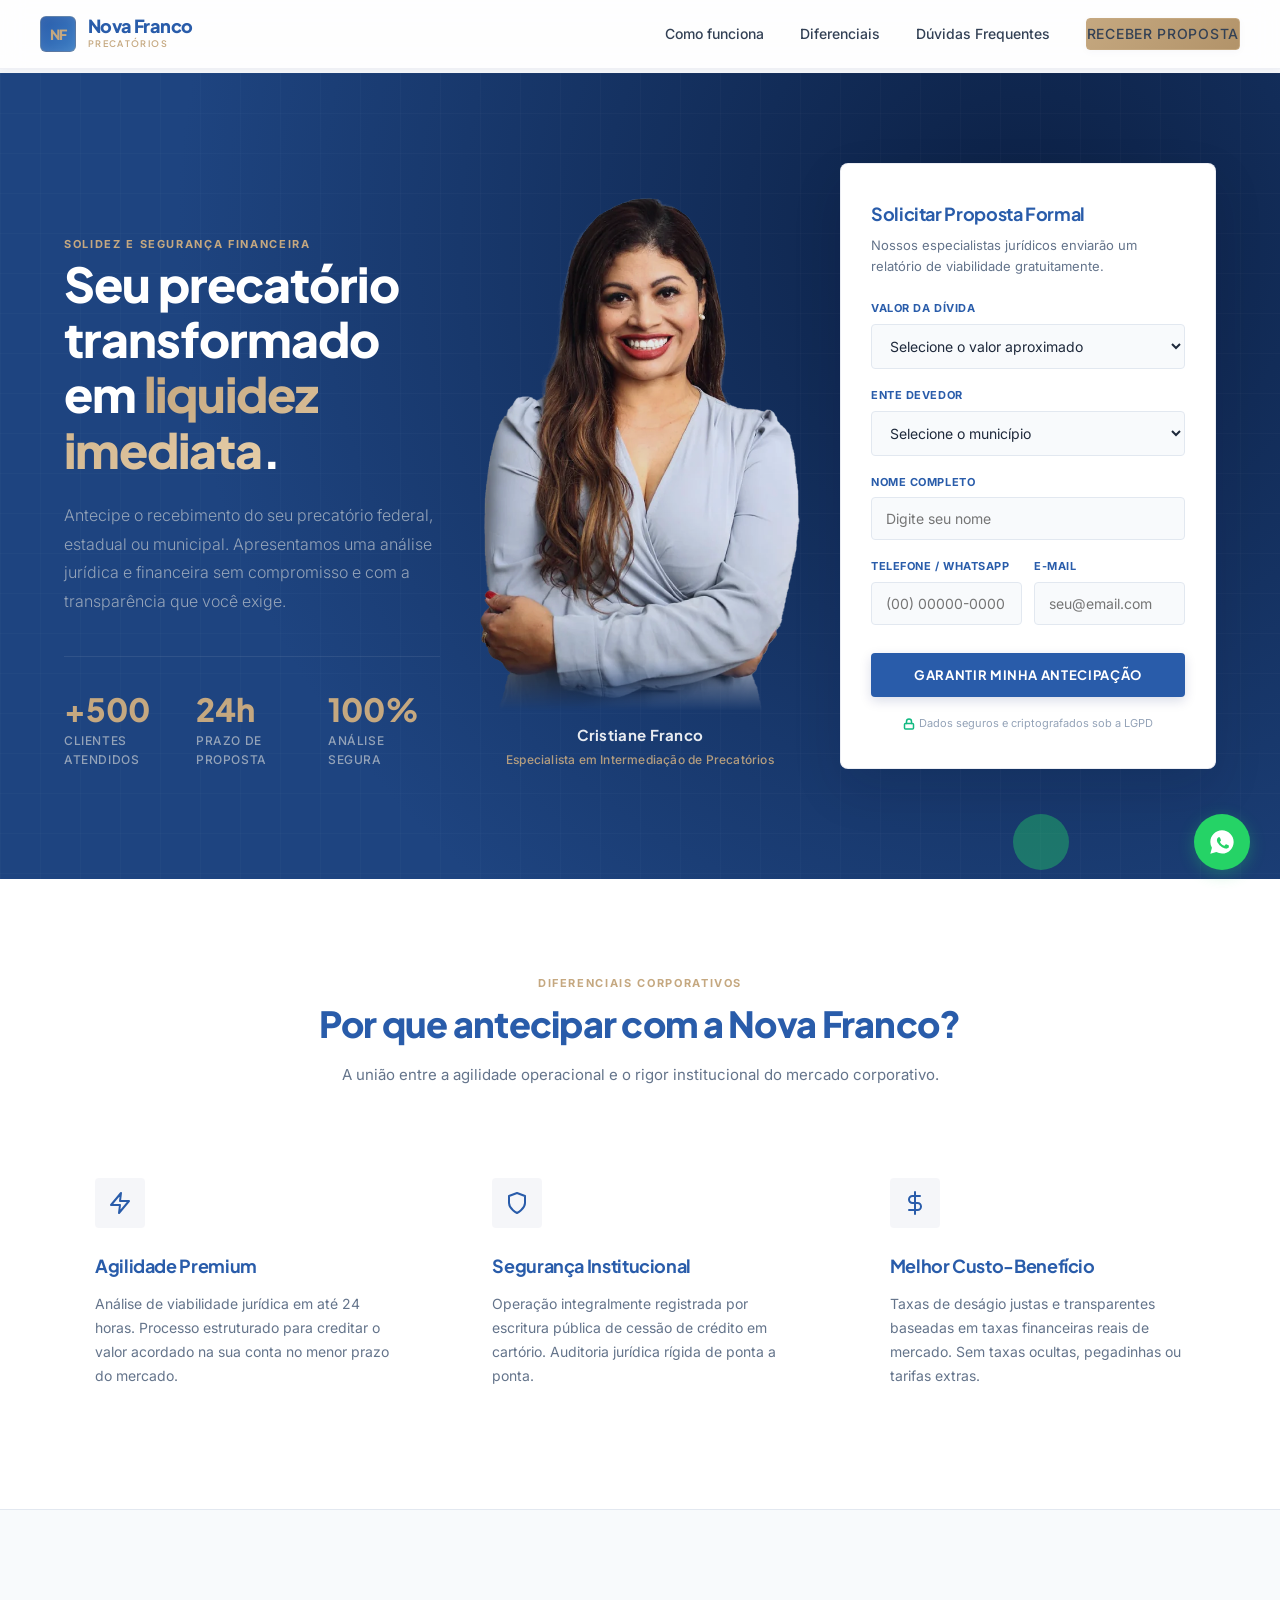
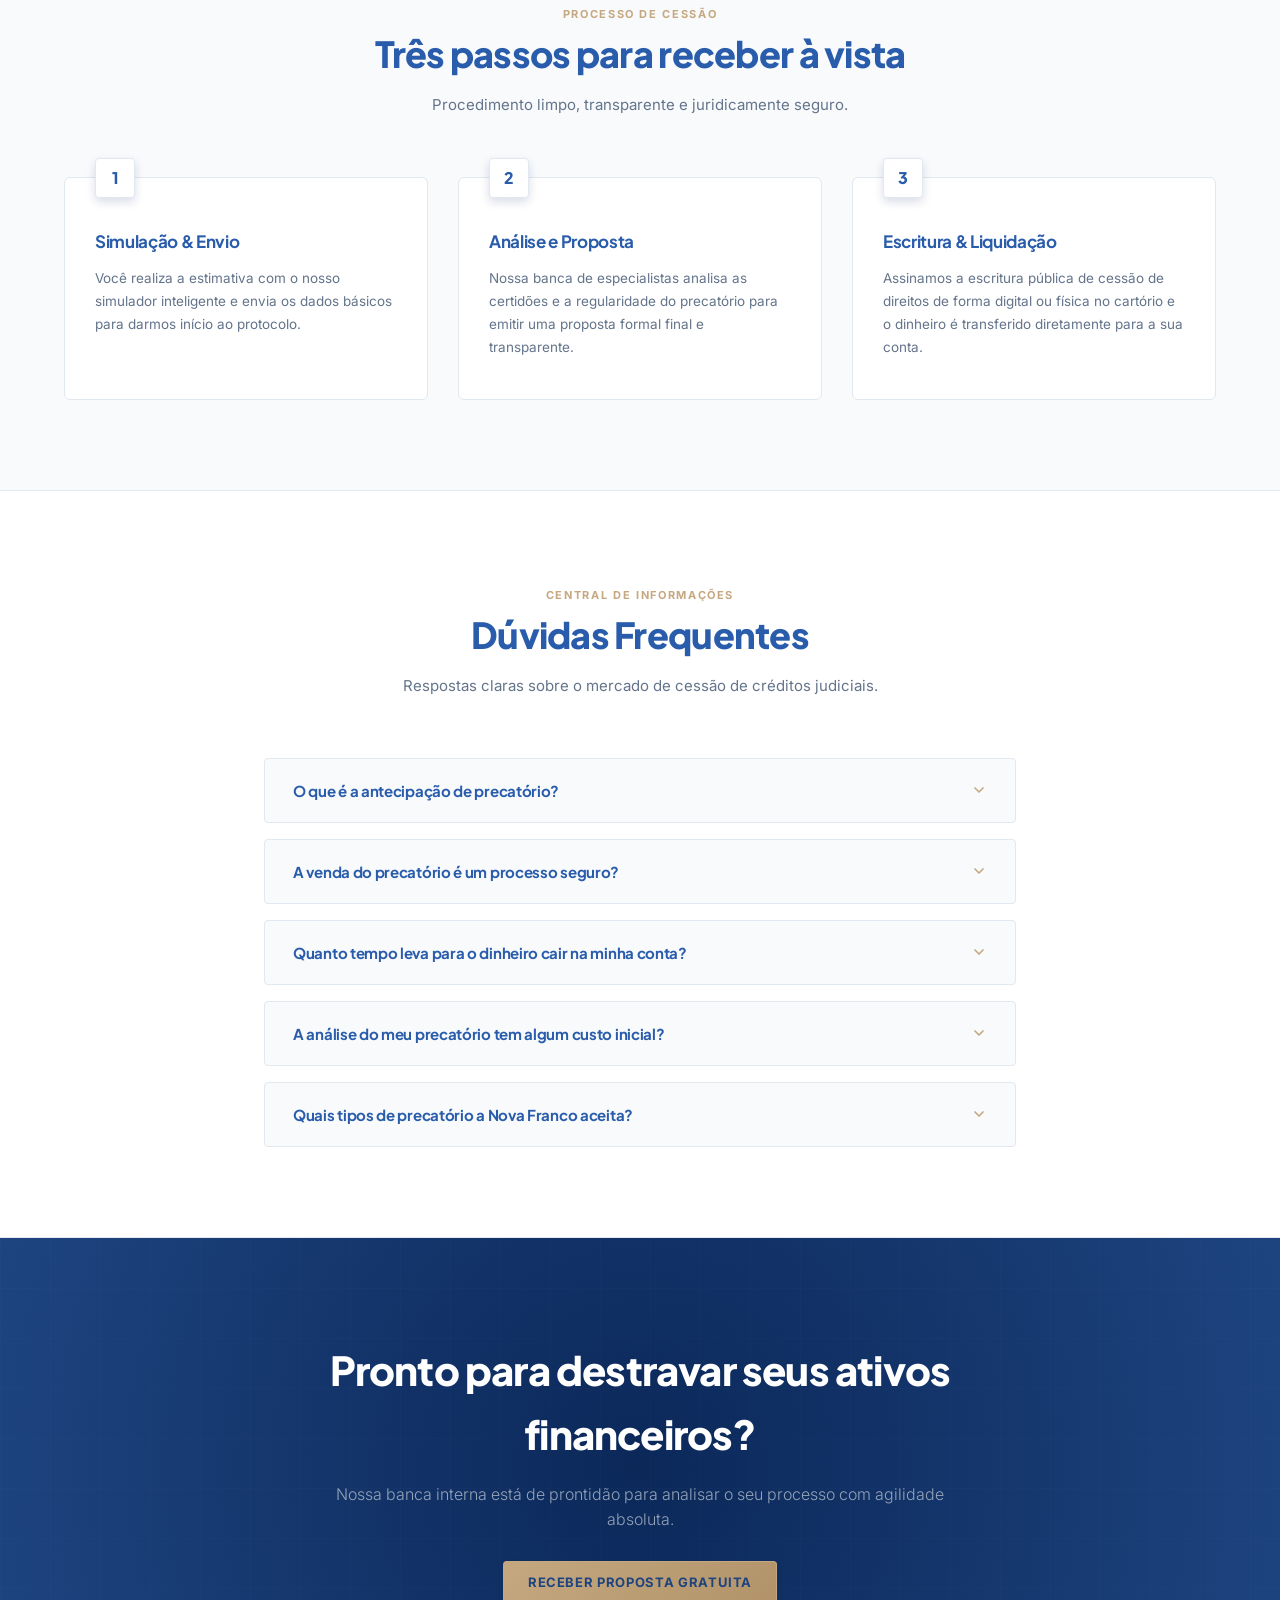
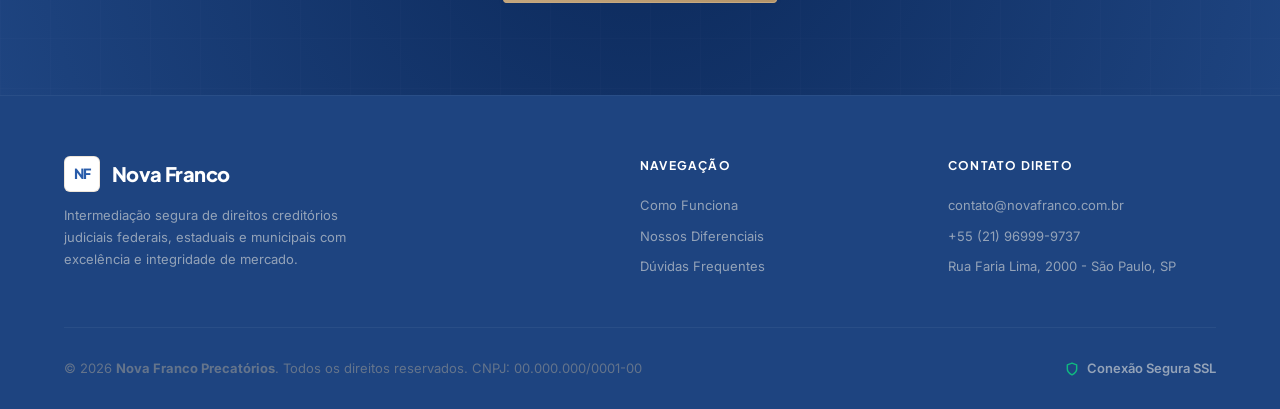
==== index.html @ 23602f8e "Add files via upload" ====
<!DOCTYPE html>
<html lang="pt-BR">
<head>
  <meta charset="UTF-8">
  <meta name="viewport" content="width=device-width, initial-scale=1.0">
  <meta name="description" content="Nova Franco Precatórios - Transforme seu precatório em liquidez imediata com a solidez e transparência que você exige. Análise gratuita em até 24 horas.">
  <meta name="theme-color" content="#05132A">
  <title>Nova Franco Precatórios – Antecipação de Precatórios com Padrão BTG</title>
  
  <!-- Fonts -->
  <link rel="preconnect" href="https://fonts.googleapis.com">
  <link rel="preconnect" href="https://fonts.gstatic.com" crossorigin>
  <link href="https://fonts.googleapis.com/css2?family=Inter:wght@300;400;500;600;700&family=Plus+Jakarta+Sans:wght@500;600;700;800&display=swap" rel="stylesheet">
  
  <!-- Custom CSS -->
  <link rel="stylesheet" href="css/styles.css">

  <!-- Google Tag Manager -->
  <script>(function(w,d,s,l,i){w[l]=w[l]||[];w[l].push({'gtm.start':
  new Date().getTime(),event:'gtm.js'});var f=d.getElementsByTagName(s)[0],
  j=d.createElement(s),dl=l!='dataLayer'?'&l='+l:'';j.async=true;j.src=
  'https://www.googletagmanager.com/gtm.js?id='+i+dl;f.parentNode.insertBefore(j,f);
  })(window,document,'script','dataLayer','GTM-PXS7DNHP');</script>
  <!-- End Google Tag Manager -->

  <!-- Meta Pixel - Facebook (Substitua SEU_PIXEL_ID_AQUI pelo seu ID oficial) -->
  <script>
  !function(f,b,e,v,n,t,s)
  {if(f.fbq)return;n=f.fbq=function(){n.callMethod?
  n.callMethod.apply(n,arguments):n.queue.push(arguments)};
  if(!f._fbq)f._fbq=n;n.push=n;n.loaded=!0;n.version='2.0';
  n.queue=[];t=b.createElement(e);t.async=!0;
  t.src=v;s=b.getElementsByTagName(e)[0];
  s.parentNode.insertBefore(t,s)}(window,document,'script',
  'https://connect.facebook.net/en_US/fbevents.js');
  fbq('init', 'SEU_PIXEL_ID_AQUI');
  fbq('track', 'PageView');
  </script>
  <noscript><img height="1" width="1" style="display:none"
  src="https://www.facebook.com/tr?id=SEU_PIXEL_ID_AQUI&ev=PageView&noscript=1" /></noscript>
</head>
<body>

  <!-- Google Tag Manager (noscript) -->
  <noscript><iframe src="https://www.googletagmanager.com/ns.html?id=GTM-PXS7DNHP"
  height="0" width="0" style="display:none;visibility:hidden"></iframe></noscript>
  <!-- End Google Tag Manager (noscript) -->

  <!-- HEADER -->
  <header id="header">
    <a class="logo" href="#">
      <div class="logo-icon">NF</div>
      <span>
        <span class="brand-main">Nova Franco</span>
        <span class="brand-sub">Precatórios</span>
      </span>
    </a>
    <nav class="nav">
      <a href="#como-funciona">Como funciona</a>
      <a href="#beneficios">Diferenciais</a>
      <a href="#faq">Dúvidas Frequentes</a>
      <a href="#simulador" class="btn-gold">Receber Proposta</a>
    </nav>
  </header>

  <!-- HERO SECTION -->
  <section class="hero">
    <div class="container hero-container">
      <div class="hero-content">
        <span class="section-label" style="color: var(--accent-gold);">Solidez e Segurança Financeira</span>
        <h1>Seu precatório transformado em <span class="gold-text">liquidez imediata</span>.</h1>
        <p class="hero-subtitle">
          Antecipe o recebimento do seu precatório federal, estadual ou municipal. Apresentamos uma análise jurídica e financeira sem compromisso e com a transparência que você exige.
        </p>

        <div class="hero-stats">
          <div class="stat-item">
            <div class="stat-number">+500</div>
            <div class="stat-label">Clientes Atendidos</div>
          </div>
          <div class="stat-item">
            <div class="stat-number">24h</div>
            <div class="stat-label">Prazo de Proposta</div>
          </div>
          <div class="stat-item">
            <div class="stat-number">100%</div>
            <div class="stat-label">Análise Segura</div>
          </div>
        </div>
      </div>

      <!-- FOTO CRISTIANE -->
      <div class="hero-image-bg">
        <img src="img/cristiane.webp" alt="Cristiane Franco - Especialista em Intermediação de Precatórios">
        <div class="hero-image-caption">
          <span class="hero-caption-name">Cristiane Franco</span>
          <span class="hero-caption-title">Especialista em Intermediação de Precatórios</span>
        </div>
      </div>

      <!-- FORMULÁRIO -->
      <div class="premium-card" id="simulador">
        <div class="card-body">
          <!-- FORMULÁRIO DE PROPOSTA -->
          <div class="tab-content active" id="tab-cadastro">
            <h3 class="card-title">Solicitar Proposta Formal</h3>
            <p class="card-desc">Nossos especialistas jurídicos enviarão um relatório de viabilidade gratuitamente.</p>

            <form class="hero-form" id="contato-form">

              <!-- VALOR DA DÍVIDA -->
              <div class="form-group">
                <label for="select-valor">Valor da Dívida</label>
                <select class="form-control" id="select-valor" name="valor_divida" required>
                  <option value="" disabled selected>Selecione o valor aproximado</option>
                  <option value="Até R$ 50 mil">Até R$ 50 mil</option>
                  <option value="R$ 50 mil a R$ 100 mil">R$ 50 mil – R$ 100 mil</option>
                  <option value="R$ 100 mil a R$ 500 mil">R$ 100 mil – R$ 500 mil</option>
                  <option value="Acima de R$ 500 mil">Acima de R$ 500 mil</option>
                </select>
              </div>

              <!-- MUNICÍPIO -->
              <div class="form-group">
                <label for="select-municipio">Ente Devedor</label>
                <select class="form-control" id="select-municipio" name="municipio" required>
                  <option value="" disabled selected>Selecione o município</option>
                  <option value="Federal">Federal (qualquer tribunal federal)</option>
                  <option value="Municipal Duque de Caxias">Duque de Caxias</option>
                  <option value="Municipal Angra dos Reis">Angra dos Reis</option>
                  <option value="Municipal Rio de Janeiro">Rio de Janeiro</option>
                  <option value="Municipal São João de Meriti">São João de Meriti</option>
                  <option value="Municipal Niterói">Niterói</option>
                  <option value="Outro município">Outros</option>
                </select>
              </div>

              <div class="form-group">
                <label for="lead-name">Nome Completo</label>
                <input type="text" id="lead-name" name="nome" class="form-control" placeholder="Digite seu nome" required>
              </div>

              <div class="form-row">
                <div class="form-group">
                  <label for="lead-phone">Telefone / WhatsApp</label>
                  <input type="tel" id="lead-phone" name="telefone" class="form-control" placeholder="(00) 00000-0000" required>
                </div>
                <div class="form-group">
                  <label for="lead-email">E-mail</label>
                  <input type="email" id="lead-email" name="email" class="form-control" placeholder="seu@email.com" required>
                </div>
              </div>

              <div class="form-group" style="margin-top: 10px;">
                <button type="submit" class="btn-submit" id="submit-btn">Garantir Minha Antecipação</button>
              </div>

              <div class="form-note">
                <svg width="12" height="12" viewBox="0 0 24 24" fill="none" stroke="currentColor" stroke-width="3" stroke-linecap="round" stroke-linejoin="round" style="color: var(--success);"><rect x="3" y="11" width="18" height="11" rx="2" ry="2"></rect><path d="M7 11V7a5 5 0 0 1 10 0v4"></path></svg>
                Dados seguros e criptografados sob a LGPD
              </div>
            </form>
          </div>
        </div>
      </div>
    </div>
  </section>


  <!-- BENEFITS / DIFFERENTIERS -->
  <section class="benefits" id="beneficios">
    <div class="container">
      <div class="section-hdr">
        <span class="section-label">Diferenciais Corporativos</span>
        <h2 class="section-title">Por que antecipar com a Nova Franco?</h2>
        <p class="section-subtitle">A união entre a agilidade operacional e o rigor institucional do mercado corporativo.</p>
      </div>

      <div class="benefits-grid">
        <div class="benefit-card">
          <div class="benefit-icon-wrapper">
            <svg width="24" height="24" viewBox="0 0 24 24" fill="none" stroke="currentColor" stroke-width="2" stroke-linecap="round" stroke-linejoin="round"><polygon points="13 2 3 14 12 14 11 22 21 10 12 10 13 2"></polygon></svg>
          </div>
          <h3>Agilidade Premium</h3>
          <p>Análise de viabilidade jurídica em até 24 horas. Processo estruturado para creditar o valor acordado na sua conta no menor prazo do mercado.</p>
        </div>

        <div class="benefit-card">
          <div class="benefit-icon-wrapper">
            <svg width="24" height="24" viewBox="0 0 24 24" fill="none" stroke="currentColor" stroke-width="2" stroke-linecap="round" stroke-linejoin="round"><path d="M12 22s8-4 8-10V5l-8-3-8 3v7c0 6 8 10 8 10z"></path></svg>
          </div>
          <h3>Segurança Institucional</h3>
          <p>Operação integralmente registrada por escritura pública de cessão de crédito em cartório. Auditoria jurídica rígida de ponta a ponta.</p>
        </div>

        <div class="benefit-card">
          <div class="benefit-icon-wrapper">
            <svg width="24" height="24" viewBox="0 0 24 24" fill="none" stroke="currentColor" stroke-width="2" stroke-linecap="round" stroke-linejoin="round"><line x1="12" y1="1" x2="12" y2="23"></line><path d="M17 5H9.5a3.5 3.5 0 0 0 0 7h5a3.5 3.5 0 0 1 0 7H6"></path></svg>
          </div>
          <h3>Melhor Custo-Benefício</h3>
          <p>Taxas de deságio justas e transparentes baseadas em taxas financeiras reais de mercado. Sem taxas ocultas, pegadinhas ou tarifas extras.</p>
        </div>
      </div>
    </div>
  </section>

  <!-- HOW IT WORKS (TIMELINE) -->
  <section class="steps" id="como-funciona">
    <div class="container">
      <div class="section-hdr">
        <span class="section-label">Processo de Cessão</span>
        <h2 class="section-title">Três passos para receber à vista</h2>
        <p class="section-subtitle">Procedimento limpo, transparente e juridicamente seguro.</p>
      </div>

      <div class="steps-grid">
        <div class="step-card">
          <div class="step-number">1</div>
          <h3>Simulação & Envio</h3>
          <p>Você realiza a estimativa com o nosso simulador inteligente e envia os dados básicos para darmos início ao protocolo.</p>
        </div>
        <div class="step-card">
          <div class="step-number">2</div>
          <h3>Análise e Proposta</h3>
          <p>Nossa banca de especialistas analisa as certidões e a regularidade do precatório para emitir uma proposta formal final e transparente.</p>
        </div>
        <div class="step-card">
          <div class="step-number">3</div>
          <h3>Escritura & Liquidação</h3>
          <p>Assinamos a escritura pública de cessão de direitos de forma digital ou física no cartório e o dinheiro é transferido diretamente para a sua conta.</p>
        </div>
      </div>
    </div>
  </section>

  <!-- FAQ SECTION -->
  <section class="faq" id="faq">
    <div class="container faq-container">
      <div class="section-hdr">
        <span class="section-label">Central de Informações</span>
        <h2 class="section-title">Dúvidas Frequentes</h2>
        <p class="section-subtitle">Respostas claras sobre o mercado de cessão de créditos judiciais.</p>
      </div>

      <div class="faq-list">
        <div class="faq-item">
          <button class="faq-trigger" onclick="toggleFaq(this)">
            <h3>O que é a antecipação de precatório?</h3>
            <svg class="faq-chevron" width="16" height="16" viewBox="0 0 24 24" fill="none" stroke="currentColor" stroke-width="2.5" stroke-linecap="round" stroke-linejoin="round"><polyline points="6 9 12 15 18 9"></polyline></svg>
          </button>
          <div class="faq-content">
            <div class="faq-content-inner">
              A antecipação (ou cessão de crédito) é uma operação legal e autorizada pelo Artigo 78 do ADCT da Constituição Federal. Ela permite que você venda o direito de receber o seu precatório para a Nova Franco em troca de um pagamento à vista com desconto (deságio), eliminando anos de espera na fila do governo.
            </div>
          </div>
        </div>

        <div class="faq-item">
          <button class="faq-trigger" onclick="toggleFaq(this)">
            <h3>A venda do precatório é um processo seguro?</h3>
            <svg class="faq-chevron" width="16" height="16" viewBox="0 0 24 24" fill="none" stroke="currentColor" stroke-width="2.5" stroke-linecap="round" stroke-linejoin="round"><polyline points="6 9 12 15 18 9"></polyline></svg>
          </button>
          <div class="faq-content">
            <div class="faq-content-inner">
              Sim, é extremamente seguro. Todo o processo é formalizado por meio de uma **Escritura Pública de Cessão de Crédito** lavrada em Cartório de Notas e informada ao tribunal onde corre o processo. Esse procedimento garante proteção jurídica absoluta tanto para quem vende quanto para quem compra o precatório.
            </div>
          </div>
        </div>

        <div class="faq-item">
          <button class="faq-trigger" onclick="toggleFaq(this)">
            <h3>Quanto tempo leva para o dinheiro cair na minha conta?</h3>
            <svg class="faq-chevron" width="16" height="16" viewBox="0 0 24 24" fill="none" stroke="currentColor" stroke-width="2.5" stroke-linecap="round" stroke-linejoin="round"><polyline points="6 9 12 15 18 9"></polyline></svg>
          </button>
          <div class="faq-content">
            <div class="faq-content-inner">
              Após o envio dos documentos básicos e aprovação da análise jurídica, a minuta do contrato é elaborada de imediato. A assinatura e a liquidação financeira (TED ou PIX) ocorrem geralmente em um prazo de **24 a 48 horas úteis**.
            </div>
          </div>
        </div>

        <div class="faq-item">
          <button class="faq-trigger" onclick="toggleFaq(this)">
            <h3>A análise do meu precatório tem algum custo inicial?</h3>
            <svg class="faq-chevron" width="16" height="16" viewBox="0 0 24 24" fill="none" stroke="currentColor" stroke-width="2.5" stroke-linecap="round" stroke-linejoin="round"><polyline points="6 9 12 15 18 9"></polyline></svg>
          </button>
          <div class="faq-content">
            <div class="faq-content-inner">
              Nenhum. A Nova Franco realiza toda a análise cadastral, verificação de regularidade do processo, cálculos matemáticos e análise de riscos de forma **100% gratuita**. Você só cede o crédito se concordar formalmente com os valores apresentados na proposta.
            </div>
          </div>
        </div>

        <div class="faq-item">
          <button class="faq-trigger" onclick="toggleFaq(this)">
            <h3>Quais tipos de precatório a Nova Franco aceita?</h3>
            <svg class="faq-chevron" width="16" height="16" viewBox="0 0 24 24" fill="none" stroke="currentColor" stroke-width="2.5" stroke-linecap="round" stroke-linejoin="round"><polyline points="6 9 12 15 18 9"></polyline></svg>
          </button>
          <div class="faq-content">
            <div class="faq-content-inner">
              Nós antecipamos precatórios das esferas **Federal** (contra o INSS, União e autarquias federais), **Estadual** (contra governos de estados como São Paulo, Rio de Janeiro, Minas Gerais) e **Municipal** (contra grandes capitais e prefeituras do país), tanto de natureza alimentar quanto comum.
            </div>
          </div>
        </div>
      </div>
    </div>
  </section>

  <!-- CTA FINAL -->
  <section class="cta-section">
    <div class="cta-container">
      <h2>Pronto para destravar seus ativos financeiros?</h2>
      <p>Nossa banca interna está de prontidão para analisar o seu processo com agilidade absoluta.</p>
      <a href="#simulador" class="btn-gold">Receber Proposta Gratuita</a>
    </div>
  </section>

  <!-- FOOTER -->
  <footer>
    <div class="container">
      <div class="footer-grid">
        <div class="footer-info">
          <a class="logo" href="#" style="color: var(--white); margin-bottom: 12px;">
            <div class="logo-icon" style="background: var(--white); color: var(--primary);">NF</div>
            <span style="color: var(--white);">Nova Franco</span>
          </a>
          <p>Intermediação segura de direitos creditórios judiciais federais, estaduais e municipais com excelência e integridade de mercado.</p>
        </div>
        <div class="footer-links">
          <h4>Navegação</h4>
          <ul>
            <li><a href="#como-funciona">Como Funciona</a></li>
            <li><a href="#beneficios">Nossos Diferenciais</a></li>
            <li><a href="#faq">Dúvidas Frequentes</a></li>
          </ul>
        </div>
        <div class="footer-links">
          <h4>Contato Direto</h4>
          <ul>
            <li><a href="mailto:contato@novafranco.com.br">contato@novafranco.com.br</a></li>
            <li><a href="tel:+5521969999737">+55 (21) 96999-9737</a></li>
            <li>Rua Faria Lima, 2000 - São Paulo, SP</li>
          </ul>
        </div>
      </div>

      <div class="footer-bottom">
        <p>&copy; 2026 <strong>Nova Franco Precatórios</strong>. Todos os direitos reservados. CNPJ: 00.000.000/0001-00</p>
        <div class="security-badge">
          <svg width="14" height="14" viewBox="0 0 24 24" fill="none" stroke="currentColor" stroke-width="2.5" stroke-linecap="round" stroke-linejoin="round"><path d="M12 22s8-4 8-10V5l-8-3-8 3v7c0 6 8 10 8 10z"></path></svg>
          <span>Conexão Segura SSL</span>
        </div>
      </div>
    </div>
  </footer>

  <!-- FLOATING WHATSAPP WIDGET -->
  <div class="whatsapp-widget">
    <div class="wa-tooltip">Falar com especialista</div>
    <div class="wa-pulse"></div>
    <a href="https://wa.me/5521969999737?text=Ol%C3%A1%2C%20gostaria%20de%20solicitar%20uma%20an%C3%A1lise%20gratuita%20do%20meu%20precat%C3%B3rio." target="_blank" class="wa-btn" aria-label="Fale conosco no WhatsApp">
      <svg viewBox="0 0 24 24">
        <path d="M12.012 2c-5.506 0-9.989 4.478-9.99 9.984a9.96 9.96 0 001.333 4.993L2 22l5.13-1.343a9.94 9.94 0 004.881 1.28c5.508 0 9.99-4.479 9.991-9.985C22.003 6.478 17.518 2 12.012 2zm6.059 14.152c-.27.76-1.357 1.393-1.857 1.488-.475.09-1.092.164-3.13-.675-2.607-1.074-4.269-3.719-4.4-3.892-.128-.172-1.05-1.393-1.05-2.656 0-1.263.66-1.884.896-2.128.236-.243.513-.304.685-.304.173 0 .346.002.496.009.157.007.367-.06.574.453.212.525.728 1.77.79 1.895.064.126.107.272.022.44-.086.17-.128.272-.258.423-.13.15-.27.337-.386.452-.128.127-.26.265-.113.516.146.251.65 1.071 1.395 1.734.96.857 1.768 1.122 2.023 1.25.255.127.404.107.553-.064.15-.17.637-.745.807-.998.17-.253.339-.212.573-.127.234.086 1.487.702 1.742.829.255.127.425.191.489.301.064.111.064.646-.206 1.406z"/>
      </svg>
    </a>
  </div>

  <!-- TOAST NOTIFICATION -->
  <div id="toast-success" class="toast">
    <div class="toast-icon">
      <svg width="20" height="20" viewBox="0 0 24 24" fill="none" stroke="currentColor" stroke-width="3" stroke-linecap="round" stroke-linejoin="round"><path d="M22 11.08V12a10 10 0 1 1-5.93-9.14"></path><polyline points="22 4 12 14.01 9 11.01"></polyline></svg>
    </div>
    <div class="toast-msg">Solicitação enviada com sucesso!</div>
  </div>

  <!-- App Logic -->
  <script src="js/app.js"></script>
</body>
</html>
---- css/styles.css ----
:root {
  /* BTG Pactual Palette */
  --primary: #295CAA;             /* Tech Blue */
  --primary-dark: #1E4480;        /* Darker Tech Blue */
  --primary-light: #3D7EC4;       /* Lighter Tech Blue */
  --accent: #307AE0;              /* Tech Accent Blue */
  --accent-light: #549CFF;        /* High-contrast Bright Blue */
  --accent-gold: #C5A880;         /* Luxury Gold/Champagne */
  --accent-gold-hover: #D5B990;   /* Bright Gold */
  
  /* System colors */
  --white: #FFFFFF;
  --bg-light: #F4F6F9;            /* Light premium background */
  --success: #10B981;             /* Emerald Green */
  --success-dark: #059669;
  
  /* Grays scale for typography & borders */
  --gray-50: #F8FAFC;
  --gray-100: #F1F5F9;
  --gray-200: #E2E8F0;
  --gray-300: #CBD5E1;
  --gray-400: #94A3B8;
  --gray-500: #64748B;
  --gray-700: #334155;
  --gray-800: #1E293B;
  --gray-900: #0F172A;

  /* Translucency */
  --glass-bg: rgba(255, 255, 255, 0.85);
  --glass-border: rgba(0, 30, 98, 0.06);
  --glass-dark-bg: rgba(5, 19, 42, 0.85);
  --glass-dark-border: rgba(255, 255, 255, 0.08);

  /* Constants */
  --transition: all 0.3s cubic-bezier(0.16, 1, 0.3, 1);
  --shadow-sm: 0 2px 8px rgba(0, 30, 98, 0.03);
  --shadow-md: 0 8px 30px rgba(0, 30, 98, 0.05);
  --shadow-lg: 0 20px 50px rgba(5, 19, 42, 0.12);
  
  /* Fonts defaults */
  --font-title: 'Plus Jakarta Sans', -apple-system, BlinkMacSystemFont, sans-serif;
  --font-body: 'Inter', -apple-system, BlinkMacSystemFont, sans-serif;
}

/* ── BASE & RESET ── */
* {
  box-sizing: border-box;
  margin: 0;
  padding: 0;
}

html {
  scroll-behavior: smooth;
  -webkit-font-smoothing: antialiased;
  -moz-osx-font-smoothing: grayscale;
}

body {
  font-family: var(--font-body);
  background-color: var(--bg-light);
  color: var(--gray-800);
  line-height: 1.6;
  overflow-x: hidden;
}

h1, h2, h3, h4 {
  font-family: var(--font-title);
  color: var(--primary);
  font-weight: 700;
  letter-spacing: -0.02em;
}

p {
  color: var(--gray-500);
}

a {
  text-decoration: none;
  transition: var(--transition);
}

/* Custom Scrollbar */
::-webkit-scrollbar {
  width: 8px;
}
::-webkit-scrollbar-track {
  background: var(--gray-100);
}
::-webkit-scrollbar-thumb {
  background: var(--gray-300);
  border-radius: 4px;
}
::-webkit-scrollbar-thumb:hover {
  background: var(--gray-400);
}

/* ── CONTAINER ── */
.container {
  max-width: 1200px;
  margin: 0 auto;
  padding: 0 24px;
}

/* ── GLASS HEADER ── */
header {
  position: fixed;
  top: 0;
  left: 0;
  right: 0;
  z-index: 1000;
  background: var(--glass-bg);
  backdrop-filter: blur(12px);
  -webkit-backdrop-filter: blur(12px);
  border-bottom: 1px solid var(--glass-border);
  display: flex;
  align-items: center;
  justify-content: space-between;
  padding: 16px 40px;
  box-shadow: var(--shadow-sm);
  transition: var(--transition);
}

header.scrolled {
  padding: 12px 40px;
  background: rgba(255, 255, 255, 0.95);
  border-bottom: 1px solid var(--gray-200);
}

.logo {
  display: flex;
  align-items: center;
  gap: 12px;
  font-family: var(--font-title);
  font-weight: 800;
  font-size: 20px;
  color: var(--primary);
  letter-spacing: -0.03em;
}

.logo-icon {
  width: 36px;
  height: 36px;
  background: linear-gradient(135deg, var(--primary) 0%, var(--primary-light) 100%);
  border-radius: 6px;
  display: flex;
  align-items: center;
  justify-content: center;
  color: var(--accent-gold);
  font-weight: 800;
  font-size: 14px;
  border: 1px solid rgba(197, 168, 128, 0.3);
  box-shadow: inset 0 0 10px rgba(255, 255, 255, 0.1);
}

.logo span {
  display: flex;
  flex-direction: column;
}

.logo span .brand-main {
  font-size: 18px;
  line-height: 1;
  color: var(--primary);
}

.logo span .brand-sub {
  font-size: 9px;
  text-transform: uppercase;
  letter-spacing: 0.15em;
  color: var(--accent-gold);
  margin-top: 2px;
  font-weight: 600;
}

.nav {
  display: flex;
  gap: 36px;
  align-items: center;
}

.nav a {
  color: var(--gray-700);
  font-size: 14px;
  font-weight: 500;
  position: relative;
  padding: 4px 0;
}

.nav a::after {
  content: '';
  position: absolute;
  bottom: 0;
  left: 0;
  width: 0;
  height: 2px;
  background-color: var(--accent-gold);
  transition: var(--transition);
}

.nav a:hover {
  color: var(--primary);
}

.nav a:hover::after {
  width: 100%;
}

/* Premium Buttons */
.btn-primary {
  background: var(--primary);
  color: var(--white);
  padding: 12px 24px;
  border-radius: 4px;
  font-size: 13px;
  font-weight: 600;
  text-transform: uppercase;
  letter-spacing: 0.05em;
  border: 1px solid var(--primary);
  cursor: pointer;
  box-shadow: var(--shadow-sm);
}

.btn-primary:hover {
  background: var(--primary-light);
  transform: translateY(-1px);
  box-shadow: 0 4px 12px rgba(0, 30, 98, 0.15);
}

.btn-gold {
  background: linear-gradient(135deg, #C5A880 0%, #B29369 100%);
  color: var(--primary-dark);
  padding: 12px 24px;
  border-radius: 4px;
  font-size: 13px;
  font-weight: 700;
  text-transform: uppercase;
  letter-spacing: 0.05em;
  border: 1px solid #C5A880;
  cursor: pointer;
  box-shadow: var(--shadow-sm);
  transition: var(--transition);
}

.btn-gold:hover {
  background: linear-gradient(135deg, #D5B990 0%, #C5A880 100%);
  transform: translateY(-1px);
  box-shadow: 0 6px 15px rgba(197, 168, 128, 0.3);
}

/* ── HERO & INTEGRATED EXPERIENCE ── */
.hero {
  position: relative;
  margin-top: 73px;
  padding: 90px 0 110px;
  background: radial-gradient(circle at 80% 20%, #0c2044 0%, var(--primary-dark) 70%);
  color: var(--white);
  overflow: hidden;
}

.hero-image-bg {
  display: flex;
  flex-direction: column;
  align-items: center;
  justify-content: flex-end;
  animation: fadeInBg 1.2s cubic-bezier(0.16, 1, 0.3, 1) both;
}

.hero-image-bg img {
  width: 100%;
  max-width: 320px;
  height: auto;
  object-fit: contain;
  display: block;
  mask-image: linear-gradient(to top, transparent 0%, rgba(0,0,0,1) 10%);
  -webkit-mask-image: linear-gradient(to top, transparent 0%, rgba(0,0,0,1) 10%);
}

.hero-image-caption {
  display: flex;
  flex-direction: column;
  align-items: center;
  gap: 3px;
  padding: 12px 0 0;
}

.hero-caption-name {
  font-family: var(--font-title);
  font-weight: 700;
  font-size: 15px;
  color: var(--white);
  letter-spacing: 0.3px;
}

.hero-caption-title {
  font-size: 12px;
  color: var(--accent-gold);
  font-weight: 500;
  letter-spacing: 0.2px;
}

@keyframes fadeInBg {
  from {
    opacity: 0;
    transform: translateX(30px);
  }
  to {
    opacity: 0.9;
    transform: translateX(0);
  }
}

/* Decorative grid pattern in background */
.hero::before {
  content: '';
  position: absolute;
  top: 0;
  left: 0;
  right: 0;
  bottom: 0;
  background-image: linear-gradient(rgba(255, 255, 255, 0.02) 1px, transparent 1px),
                    linear-gradient(90deg, rgba(255, 255, 255, 0.02) 1px, transparent 1px);
  background-size: 40px 40px;
  pointer-events: none;
}

.hero-container {
  display: grid;
  grid-template-columns: 1fr auto 1fr;
  gap: 40px;
  align-items: end;
  position: relative;
  z-index: 2;
}

.hero-content h1 {
  font-size: clamp(34px, 4.2vw, 48px);
  line-height: 1.15;
  color: var(--white);
  margin-bottom: 24px;
  font-weight: 800;
}

.hero-content h1 span.gold-text {
  color: transparent;
  background: linear-gradient(135deg, var(--accent-gold) 0%, #E6CDA7 100%);
  -webkit-background-clip: text;
  background-clip: text;
}

.hero-content p.hero-subtitle {
  font-size: 16px;
  line-height: 1.8;
  color: var(--gray-400);
  margin-bottom: 40px;
  max-width: 580px;
  font-weight: 300;
}

.hero-stats {
  display: grid;
  grid-template-columns: repeat(3, 1fr);
  gap: 20px;
  border-top: 1px solid rgba(255, 255, 255, 0.08);
  padding-top: 36px;
}

.stat-item {
  display: flex;
  flex-direction: column;
}

.stat-number {
  font-size: clamp(24px, 3vw, 32px);
  font-weight: 800;
  color: var(--accent-gold);
  line-height: 1;
  margin-bottom: 6px;
  font-family: var(--font-title);
}

.stat-label {
  font-size: 12px;
  color: var(--gray-400);
  font-weight: 500;
  text-transform: uppercase;
  letter-spacing: 0.05em;
}

/* ── PREMIUM UNIFIED FORM CARD ── */
.premium-card {
  background: var(--white);
  border-radius: 8px;
  border: 1px solid rgba(0, 30, 98, 0.08);
  box-shadow: var(--shadow-lg);
  overflow: hidden;
  color: var(--gray-800);
}

.card-header-tabs {
  display: flex;
  background: var(--gray-50);
  border-bottom: 1px solid var(--gray-200);
}

.tab-btn {
  flex: 1;
  background: none;
  border: none;
  padding: 16px;
  font-family: var(--font-title);
  font-weight: 700;
  font-size: 13px;
  text-transform: uppercase;
  letter-spacing: 0.05em;
  color: var(--gray-500);
  cursor: pointer;
  transition: var(--transition);
  border-bottom: 3px solid transparent;
}

.tab-btn:hover {
  color: var(--primary);
  background: rgba(0, 30, 98, 0.02);
}

.tab-btn.active {
  color: var(--primary);
  background: var(--white);
  border-bottom-color: var(--primary);
}

.card-body {
  padding: 36px 30px;
}

.tab-content {
  display: none;
}

.tab-content.active {
  display: block;
  animation: fadeIn 0.4s cubic-bezier(0.16, 1, 0.3, 1) both;
}

@keyframes fadeIn {
  from { opacity: 0; transform: translateY(8px); }
  to { opacity: 1; transform: translateY(0); }
}

.card-title {
  font-size: 18px;
  margin-bottom: 6px;
  color: var(--primary);
  font-weight: 700;
}

.card-desc {
  font-size: 13px;
  color: var(--gray-500);
  margin-bottom: 24px;
}

/* ── FORM ELEMENTS (BTG Style) ── */
.form-group {
  margin-bottom: 18px;
}

.form-group label {
  display: block;
  font-size: 11px;
  font-weight: 700;
  text-transform: uppercase;
  letter-spacing: 0.05em;
  color: var(--primary);
  margin-bottom: 6px;
}

.form-control {
  width: 100%;
  padding: 12px 14px;
  background: var(--gray-50);
  border: 1px solid var(--gray-200);
  border-radius: 4px;
  font-family: var(--font-body);
  font-size: 14px;
  color: var(--gray-800);
  outline: none;
  transition: var(--transition);
}

.form-control:focus {
  border-color: var(--primary);
  background: var(--white);
  box-shadow: 0 0 0 3px rgba(0, 30, 98, 0.08);
}

.form-row {
  display: grid;
  grid-template-columns: 1fr 1fr;
  gap: 12px;
}

/* Dynamic Slider styling */
.slider-container {
  background: var(--gray-50);
  border: 1px solid var(--gray-200);
  border-radius: 6px;
  padding: 16px;
  margin-bottom: 20px;
}

.slider-header {
  display: flex;
  justify-content: space-between;
  align-items: center;
  margin-bottom: 12px;
}

.slider-val-box {
  background: var(--primary);
  color: var(--white);
  font-family: var(--font-title);
  font-weight: 800;
  font-size: 16px;
  padding: 4px 10px;
  border-radius: 4px;
}

.range-input {
  width: 100%;
  -webkit-appearance: none;
  height: 6px;
  border-radius: 3px;
  background: var(--gray-200);
  outline: none;
  margin: 10px 0;
}

.range-input::-webkit-slider-thumb {
  -webkit-appearance: none;
  appearance: none;
  width: 20px;
  height: 20px;
  border-radius: 50%;
  background: var(--primary);
  border: 2px solid var(--accent-gold);
  cursor: pointer;
  box-shadow: 0 2px 6px rgba(0, 30, 98, 0.2);
  transition: var(--transition);
}

.range-input::-webkit-slider-thumb:hover {
  transform: scale(1.15);
  background: var(--primary-light);
}

.range-labels {
  display: flex;
  justify-content: space-between;
  font-size: 11px;
  color: var(--gray-400);
  font-weight: 600;
}

/* Simulator Results Panel */
.simulator-result {
  background: linear-gradient(135deg, rgba(0, 30, 98, 0.03) 0%, rgba(84, 156, 255, 0.05) 100%);
  border: 1px dashed rgba(0, 30, 98, 0.15);
  border-radius: 6px;
  padding: 20px;
  margin-bottom: 24px;
  text-align: center;
}

.sim-output-label {
  font-size: 11px;
  font-weight: 700;
  text-transform: uppercase;
  color: var(--gray-500);
  letter-spacing: 0.05em;
  margin-bottom: 4px;
}

.sim-output-val {
  font-size: clamp(24px, 2.5vw, 30px);
  font-weight: 800;
  color: var(--success);
  font-family: var(--font-title);
  line-height: 1.1;
  margin-bottom: 12px;
}

.sim-comparison {
  display: flex;
  justify-content: space-around;
  border-top: 1px solid var(--gray-200);
  padding-top: 12px;
  font-size: 12px;
}

.comp-item strong {
  display: block;
  color: var(--primary);
  font-weight: 700;
}

.btn-submit {
  width: 100%;
  padding: 14px;
  background: var(--primary);
  color: var(--white);
  border: none;
  border-radius: 4px;
  font-family: var(--font-title);
  font-weight: 700;
  font-size: 13px;
  text-transform: uppercase;
  letter-spacing: 0.05em;
  cursor: pointer;
  transition: var(--transition);
  box-shadow: 0 4px 12px rgba(0, 30, 98, 0.15);
}

.btn-submit:hover {
  background: var(--primary-light);
  transform: translateY(-1px);
  box-shadow: 0 6px 18px rgba(0, 30, 98, 0.2);
}

/* ── OPTION PILLS ── */
.option-pills {
  display: flex;
  flex-wrap: wrap;
  gap: 8px;
  margin-top: 8px;
}

.pill-btn {
  padding: 8px 14px;
  border-radius: 50px;
  border: 1.5px solid var(--gray-300);
  background: var(--white);
  color: var(--gray-700);
  font-size: 13px;
  font-weight: 500;
  cursor: pointer;
  transition: all 0.18s ease;
  white-space: nowrap;
}

.pill-btn:hover {
  border-color: var(--primary);
  color: var(--primary);
  background: rgba(41, 92, 170, 0.05);
}

.pill-btn.selected {
  background: var(--primary);
  border-color: var(--primary);
  color: var(--white);
}

.form-note {
  font-size: 11px;
  color: var(--gray-400);
  text-align: center;
  margin-top: 14px;
  display: flex;
  align-items: center;
  justify-content: center;
  gap: 4px;
}

/* ── TRUST LOGOS SECTION ── */
.trust-logos {
  background: var(--white);
  border-bottom: 1px solid var(--gray-200);
  padding: 30px 0;
  text-align: center;
}

.trust-title {
  font-size: 11px;
  font-weight: 700;
  text-transform: uppercase;
  letter-spacing: 0.1em;
  color: var(--gray-400);
  margin-bottom: 20px;
}

.logo-grid {
  display: flex;
  flex-wrap: wrap;
  justify-content: center;
  align-items: center;
  gap: 40px;
}

.court-badge {
  background: var(--gray-50);
  border: 1px solid var(--gray-200);
  border-radius: 4px;
  padding: 8px 18px;
  font-family: var(--font-title);
  font-weight: 800;
  font-size: 13px;
  color: var(--gray-500);
  letter-spacing: -0.01em;
  transition: var(--transition);
  cursor: default;
}

.court-badge:hover {
  border-color: var(--accent-gold);
  color: var(--primary);
  transform: translateY(-2px);
  box-shadow: var(--shadow-sm);
}

/* ── BENEFITS SECTION ── */
.benefits {
  padding: 90px 0;
  background: var(--white);
  border-bottom: 1px solid var(--gray-200);
}

.section-hdr {
  text-align: center;
  max-width: 700px;
  margin: 0 auto 60px;
}

.section-label {
  font-size: 11px;
  font-weight: 700;
  text-transform: uppercase;
  letter-spacing: 0.15em;
  color: var(--accent-gold);
  margin-bottom: 12px;
}

.section-title {
  font-size: clamp(26px, 3.5vw, 36px);
  color: var(--primary);
  font-weight: 800;
}

.section-subtitle {
  font-size: 15px;
  color: var(--gray-500);
  margin-top: 10px;
  font-weight: 400;
}

.benefits-grid {
  display: grid;
  grid-template-columns: repeat(3, 1fr);
  gap: 40px;
}

.benefit-card {
  background: var(--white);
  padding: 30px;
  border-radius: 6px;
  transition: var(--transition);
  border: 1px solid transparent;
}

.benefit-card:hover {
  background: var(--white);
  border-color: var(--gray-200);
  transform: translateY(-4px);
  box-shadow: var(--shadow-md);
}

.benefit-icon-wrapper {
  width: 50px;
  height: 50px;
  background: rgba(0, 30, 98, 0.04);
  border-radius: 4px;
  display: flex;
  align-items: center;
  justify-content: center;
  margin-bottom: 24px;
  color: var(--primary);
  transition: var(--transition);
}

.benefit-card:hover .benefit-icon-wrapper {
  background: var(--primary);
  color: var(--accent-gold);
}

.benefit-card h3 {
  font-size: 18px;
  font-weight: 700;
  margin-bottom: 12px;
}

.benefit-card p {
  font-size: 14px;
  color: var(--gray-500);
  line-height: 1.7;
}

/* ── HOW IT WORKS SECTION (TIMELINE) ── */
.steps {
  padding: 90px 0;
  background: var(--gray-50);
  border-bottom: 1px solid var(--gray-200);
}

.steps-grid {
  display: grid;
  grid-template-columns: repeat(3, 1fr);
  gap: 30px;
  position: relative;
}

.step-card {
  background: var(--white);
  border: 1px solid var(--gray-200);
  border-radius: 6px;
  padding: 40px 30px;
  position: relative;
  transition: var(--transition);
}

.step-card:hover {
  transform: translateY(-4px);
  border-color: var(--primary);
  box-shadow: var(--shadow-md);
}

.step-number {
  position: absolute;
  top: -20px;
  left: 30px;
  width: 40px;
  height: 40px;
  background: var(--white);
  color: var(--primary);
  border-radius: 4px;
  display: flex;
  align-items: center;
  justify-content: center;
  font-family: var(--font-title);
  font-weight: 800;
  font-size: 16px;
  box-shadow: 0 4px 10px rgba(0, 30, 98, 0.15);
  border: 1px solid var(--gray-200);
}

.step-card h3 {
  font-size: 17px;
  margin: 10px 0 12px;
}

.step-card p {
  font-size: 13.5px;
  color: var(--gray-500);
  line-height: 1.7;
}

/* ── FAQ ACCORDION SECTION ── */
.faq {
  padding: 90px 0;
  background: var(--white);
  border-bottom: 1px solid var(--gray-200);
}

.faq-container {
  max-width: 800px;
  margin: 0 auto;
}

.faq-list {
  display: flex;
  flex-direction: column;
  gap: 16px;
}

.faq-item {
  border: 1px solid var(--gray-200);
  border-radius: 4px;
  background: var(--gray-50);
  overflow: hidden;
  transition: var(--transition);
}

.faq-item:hover {
  border-color: var(--primary);
}

.faq-trigger {
  width: 100%;
  padding: 22px 28px;
  background: none;
  border: none;
  display: flex;
  justify-content: space-between;
  align-items: center;
  cursor: pointer;
  text-align: left;
}

.faq-trigger h3 {
  font-size: 15px;
  color: var(--primary);
  font-weight: 700;
  margin: 0;
  padding-right: 20px;
}

.faq-chevron {
  color: var(--accent-gold);
  transition: transform 0.3s cubic-bezier(0.16, 1, 0.3, 1);
  flex-shrink: 0;
}

.faq-item.active {
  border-color: var(--primary);
  background: var(--white);
}

.faq-item.active .faq-trigger {
  border-bottom: 1px solid var(--gray-100);
}

.faq-item.active .faq-chevron {
  transform: rotate(180deg);
}

.faq-content {
  max-height: 0;
  overflow: hidden;
  transition: max-height 0.4s cubic-bezier(0.16, 1, 0.3, 1);
}

.faq-content-inner {
  padding: 24px 28px;
  font-size: 14px;
  color: var(--gray-600);
  line-height: 1.7;
}

/* ── CTA FINAL SECTION ── */
.cta-section {
  padding: 100px 0;
  background: radial-gradient(circle at center, #0B2859 0%, var(--primary-dark) 100%);
  color: var(--white);
  text-align: center;
  position: relative;
}

.cta-section::before {
  content: '';
  position: absolute;
  top: 0;
  left: 0;
  right: 0;
  bottom: 0;
  background-image: linear-gradient(rgba(255, 255, 255, 0.01) 1px, transparent 1px),
                    linear-gradient(90deg, rgba(255, 255, 255, 0.01) 1px, transparent 1px);
  background-size: 50px 50px;
  pointer-events: none;
}

.cta-container {
  max-width: 650px;
  margin: 0 auto;
  position: relative;
  z-index: 2;
}

.cta-section h2 {
  color: var(--white);
  font-size: clamp(28px, 4vw, 40px);
  font-weight: 800;
  margin-bottom: 16px;
}

.cta-section p {
  color: var(--gray-400);
  font-size: 16px;
  margin-bottom: 36px;
  font-weight: 300;
}

/* ── FOOTER ── */
footer {
  background: var(--primary-dark);
  color: var(--gray-400);
  padding: 60px 0 30px;
  border-top: 1px solid rgba(255, 255, 255, 0.05);
  font-size: 13px;
}

.footer-grid {
  display: grid;
  grid-template-columns: 1.5fr repeat(2, 0.75fr);
  gap: 40px;
  margin-bottom: 40px;
}

.footer-info p {
  color: var(--gray-400);
  margin-top: 12px;
  max-width: 320px;
  line-height: 1.7;
}

.footer-links h4 {
  color: var(--white);
  font-size: 12px;
  text-transform: uppercase;
  letter-spacing: 0.1em;
  margin-bottom: 20px;
  font-weight: 700;
}

.footer-links ul {
  list-style: none;
}

.footer-links ul li {
  margin-bottom: 10px;
}

.footer-links ul li a {
  color: var(--gray-400);
}

.footer-links ul li a:hover {
  color: var(--white);
}

.footer-bottom {
  border-top: 1px solid rgba(255, 255, 255, 0.05);
  padding-top: 30px;
  display: flex;
  justify-content: space-between;
  align-items: center;
}

.footer-bottom p {
  color: var(--gray-500);
}

.security-badge {
  display: flex;
  align-items: center;
  gap: 8px;
  color: var(--gray-400);
  font-weight: 600;
}

.security-badge svg {
  color: var(--success);
}

/* ── FLOATING WHATSAPP ── */
.whatsapp-widget {
  position: fixed;
  bottom: 30px;
  right: 30px;
  z-index: 999;
  display: flex;
  align-items: center;
  gap: 12px;
  pointer-events: none;
}

.wa-btn {
  pointer-events: auto;
  width: 56px;
  height: 56px;
  background-color: #25D366;
  color: var(--white);
  border-radius: 50%;
  display: flex;
  align-items: center;
  justify-content: center;
  box-shadow: 0 4px 16px rgba(37, 211, 102, 0.3);
  transition: var(--transition);
  cursor: pointer;
  border: none;
  outline: none;
}

.wa-btn:hover {
  transform: scale(1.1);
  box-shadow: 0 8px 24px rgba(37, 211, 102, 0.5);
  background-color: #20BA5A;
}

.wa-btn svg {
  width: 28px;
  height: 28px;
  fill: currentColor;
}

.wa-tooltip {
  background: var(--primary-dark);
  color: var(--white);
  padding: 8px 16px;
  border-radius: 4px;
  font-size: 12px;
  font-weight: 700;
  letter-spacing: 0.02em;
  box-shadow: var(--shadow-md);
  border: 1px solid rgba(255, 255, 255, 0.08);
  opacity: 0;
  transform: translateX(10px);
  transition: var(--transition);
  pointer-events: none;
}

.whatsapp-widget:hover .wa-tooltip {
  opacity: 1;
  transform: translateX(0);
}

/* Pulsing effect */
.wa-pulse {
  position: absolute;
  width: 56px;
  height: 56px;
  border-radius: 50%;
  background: #25D366;
  opacity: 0.4;
  z-index: -1;
  animation: waPulse 2s infinite;
  pointer-events: none;
}

@keyframes waPulse {
  0% { transform: scale(1); opacity: 0.4; }
  100% { transform: scale(1.5); opacity: 0; }
}

/* ── TOAST NOTIFICATION ── */
.toast {
  position: fixed;
  bottom: 30px;
  left: 30px;
  background: var(--white);
  color: var(--gray-800);
  border: 1px solid var(--gray-200);
  border-left: 4px solid var(--success);
  border-radius: 4px;
  padding: 16px 24px;
  box-shadow: var(--shadow-lg);
  display: flex;
  align-items: center;
  gap: 12px;
  z-index: 1001;
  transform: translateY(100px);
  opacity: 0;
  transition: var(--transition);
}

.toast.show {
  transform: translateY(0);
  opacity: 1;
}

.toast-icon {
  color: var(--success);
  font-size: 18px;
}

.toast-msg {
  font-size: 13.5px;
  font-weight: 600;
}

/* ── RESPONSIVE DESIGN (BTG Grid-to-Stack) ── */
@media (max-width: 992px) {
  header {
    padding: 16px 24px;
  }

  header.scrolled {
    padding: 12px 24px;
  }

  .nav {
    display: none; /* Burger menu or toggle in complex apps, keep it hidden/reduced for clean static pages or use compact format */
  }

  .hero {
    padding: 70px 0 80px;
  }

  .hero-image-bg {
    display: none;
  }

  .hero-container {
    grid-template-columns: 1fr;
    gap: 48px;
    text-align: center;
  }

  .hero-content p.hero-subtitle {
    margin: 0 auto 40px;
  }

  .hero-stats {
    max-width: 500px;
    margin: 0 auto;
  }

  .benefits-grid, .steps-grid {
    grid-template-columns: 1fr;
    gap: 30px;
  }

  .benefits, .steps, .faq, .cta-section {
    padding: 60px 0;
  }

  .footer-grid {
    grid-template-columns: 1fr;
    gap: 30px;
  }

  .footer-bottom {
    flex-direction: column;
    gap: 16px;
    text-align: center;
  }
}

@media (max-width: 480px) {
  .hero-stats {
    grid-template-columns: 1fr;
    gap: 16px;
    text-align: center;
  }
  
  .card-body {
    padding: 24px 20px;
  }

  .form-row {
    grid-template-columns: 1fr;
  }
}
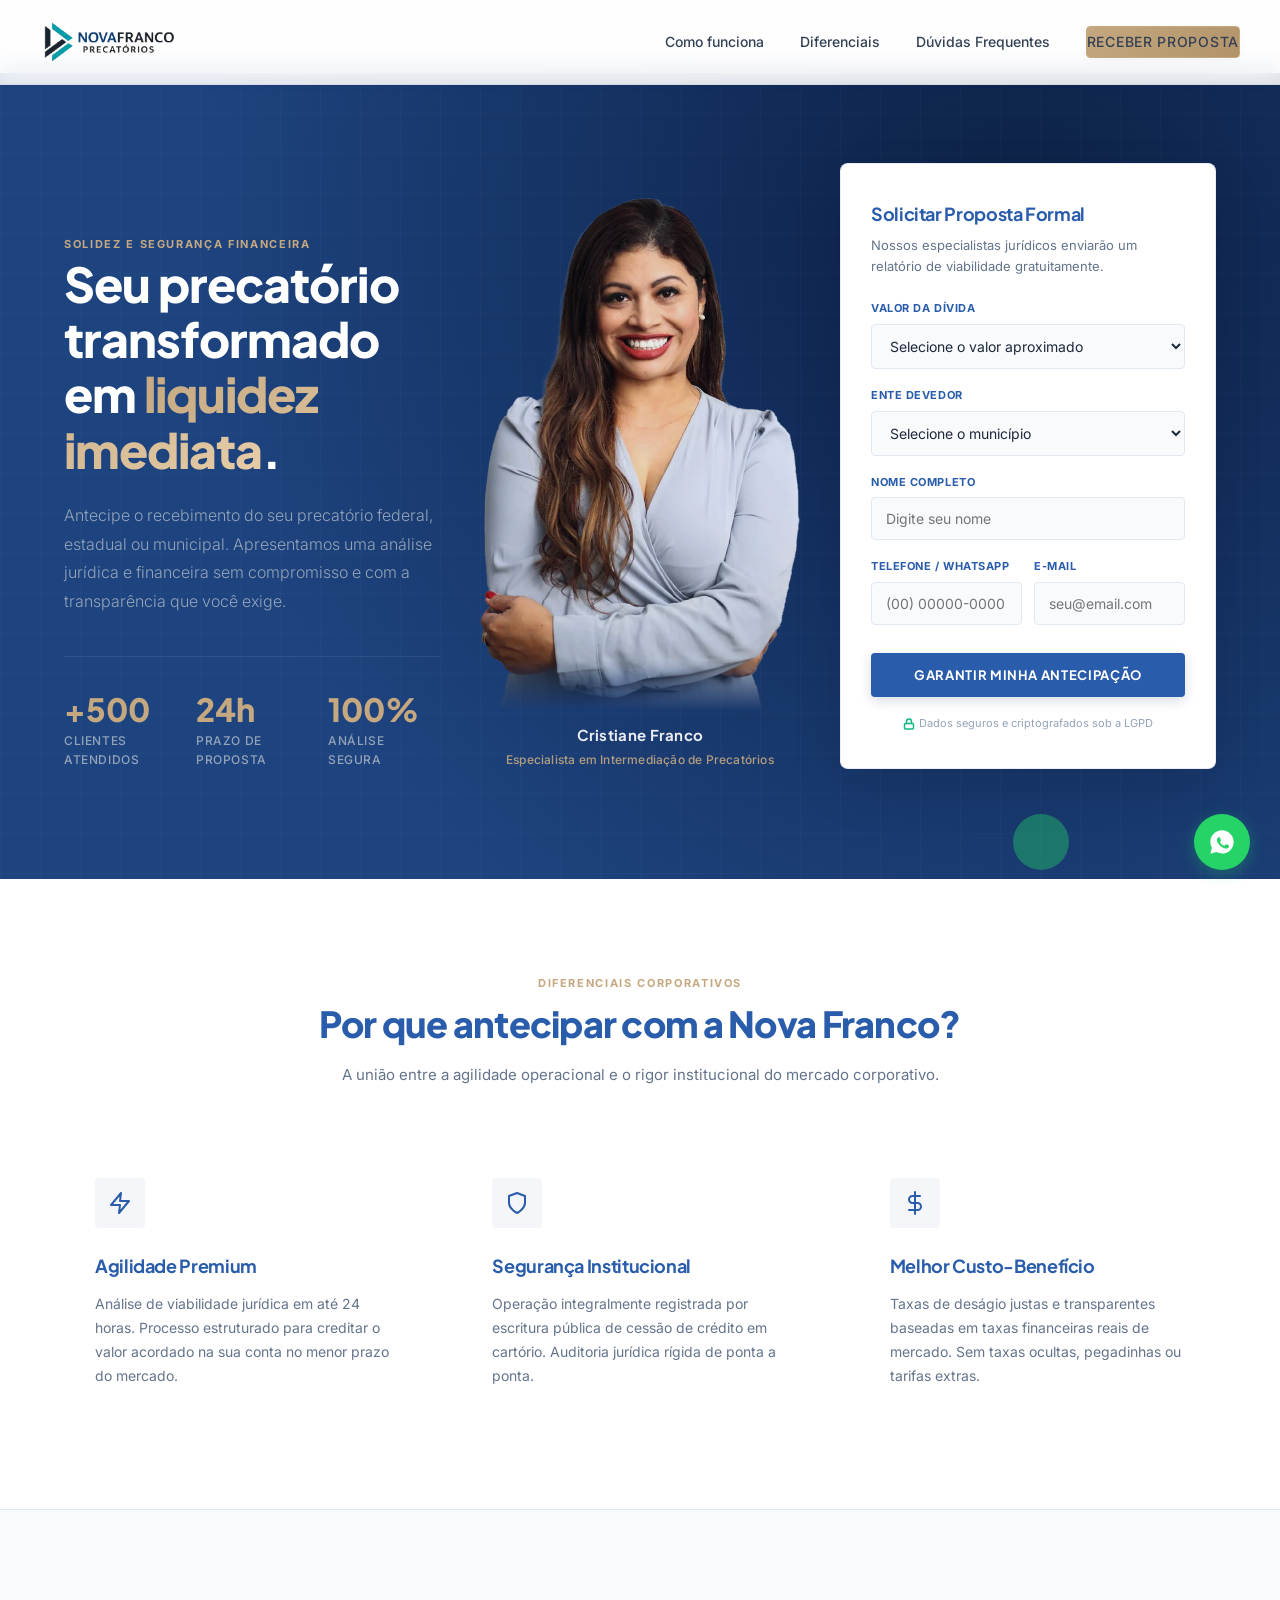
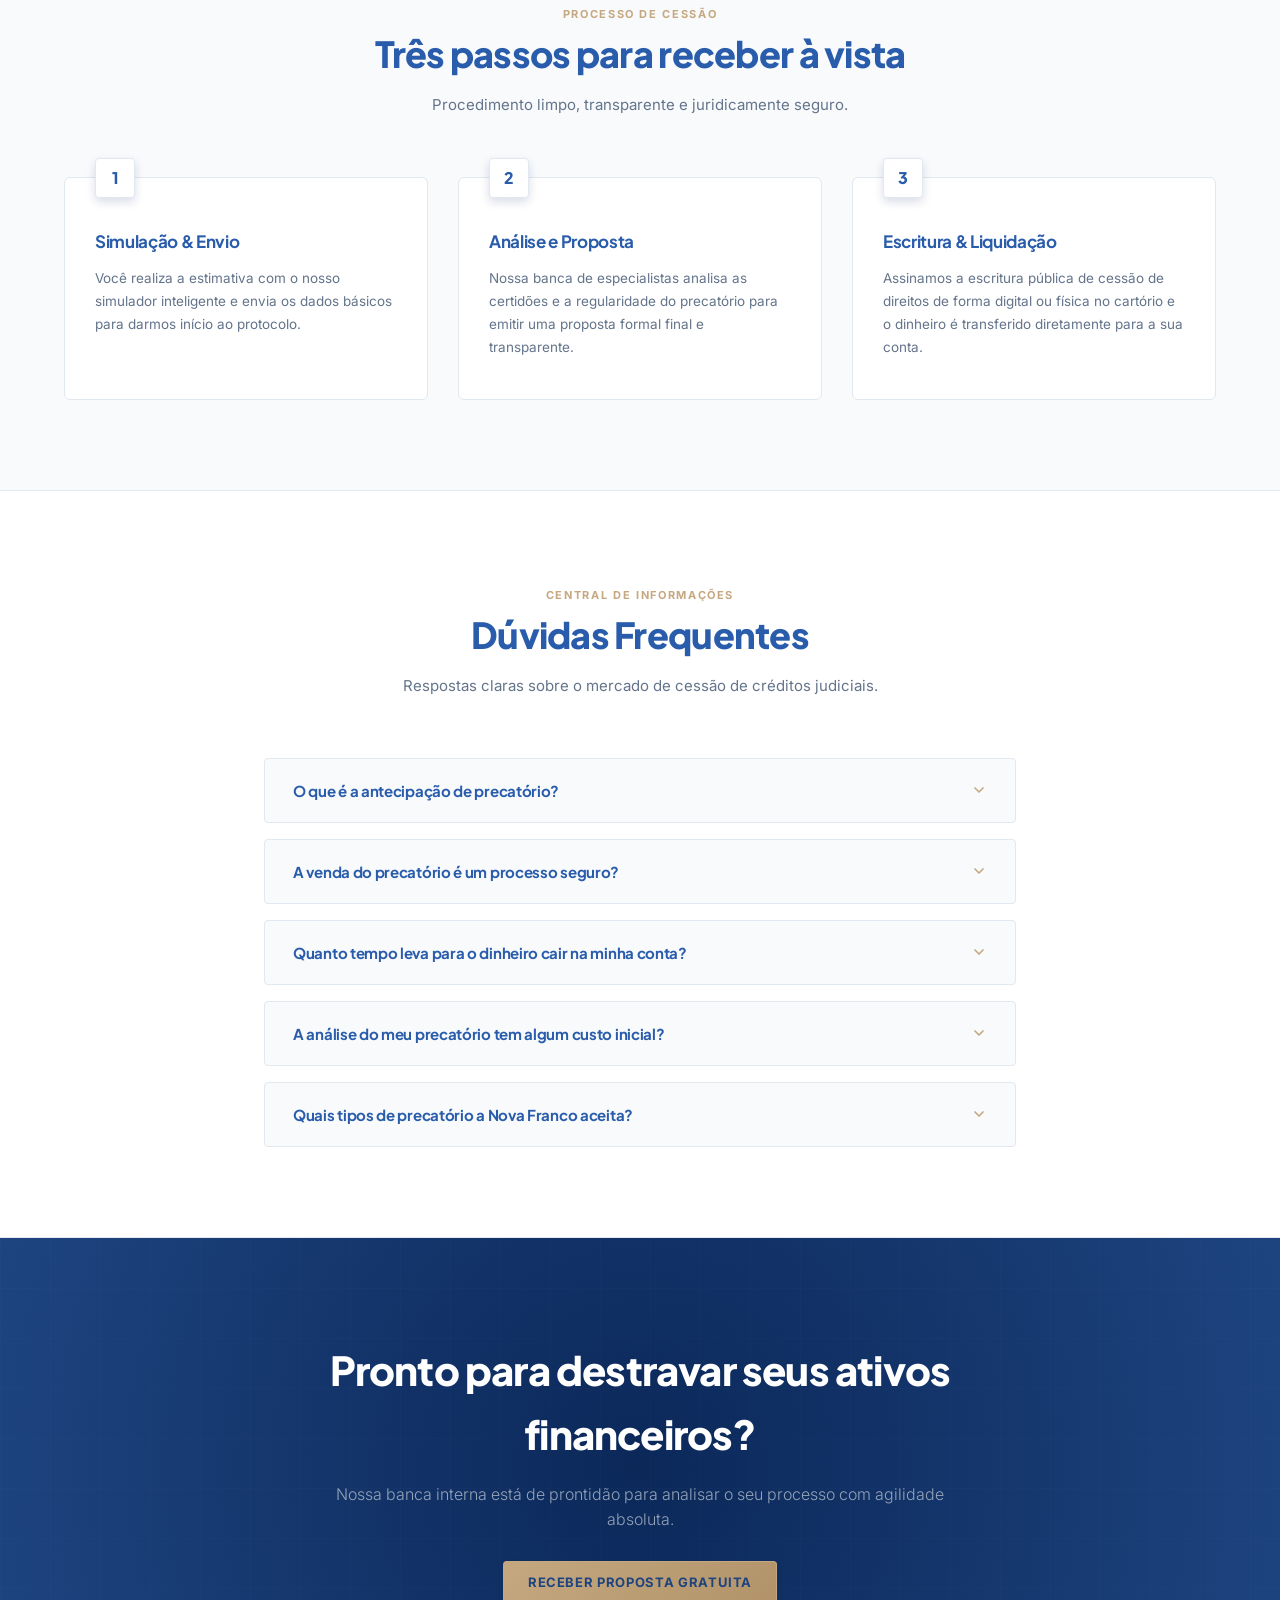
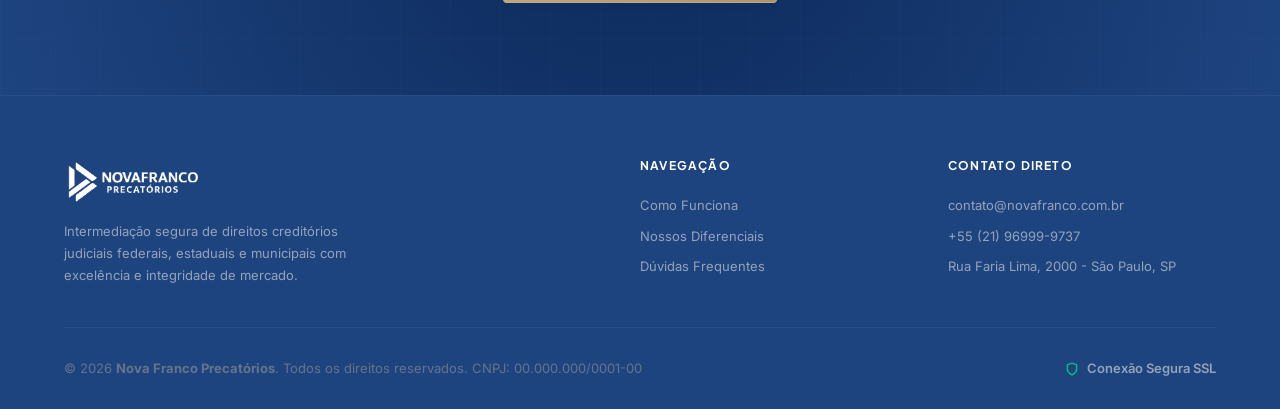
==== commit 7f3763ab: "Add files via upload" ====
--- a/index.html
+++ b/index.html
@@ -49,11 +49,7 @@
   <!-- HEADER -->
   <header id="header">
     <a class="logo" href="#">
-      <div class="logo-icon">NF</div>
-      <span>
-        <span class="brand-main">Nova Franco</span>
-        <span class="brand-sub">Precatórios</span>
-      </span>
+      <img src="img/logo.webp" alt="Nova Franco Precatórios" class="logo-img" width="180" height="67">
     </a>
     <nav class="nav">
       <a href="#como-funciona">Como funciona</a>
@@ -320,9 +316,8 @@
     <div class="container">
       <div class="footer-grid">
         <div class="footer-info">
-          <a class="logo" href="#" style="color: var(--white); margin-bottom: 12px;">
-            <div class="logo-icon" style="background: var(--white); color: var(--primary);">NF</div>
-            <span style="color: var(--white);">Nova Franco</span>
+          <a class="logo" href="#" style="margin-bottom: 12px;">
+            <img src="img/logo.webp" alt="Nova Franco Precatórios" class="logo-img" width="160" height="60" style="filter: brightness(0) invert(1);">
           </a>
           <p>Intermediação segura de direitos creditórios judiciais federais, estaduais e municipais com excelência e integridade de mercado.</p>
         </div>
--- a/css/styles.css
+++ b/css/styles.css
@@ -129,47 +129,13 @@
 .logo {
   display: flex;
   align-items: center;
-  gap: 12px;
-  font-family: var(--font-title);
-  font-weight: 800;
-  font-size: 20px;
-  color: var(--primary);
-  letter-spacing: -0.03em;
-}
-
-.logo-icon {
-  width: 36px;
-  height: 36px;
-  background: linear-gradient(135deg, var(--primary) 0%, var(--primary-light) 100%);
-  border-radius: 6px;
-  display: flex;
-  align-items: center;
-  justify-content: center;
-  color: var(--accent-gold);
-  font-weight: 800;
-  font-size: 14px;
-  border: 1px solid rgba(197, 168, 128, 0.3);
-  box-shadow: inset 0 0 10px rgba(255, 255, 255, 0.1);
-}
-
-.logo span {
-  display: flex;
-  flex-direction: column;
-}
-
-.logo span .brand-main {
-  font-size: 18px;
-  line-height: 1;
-  color: var(--primary);
-}
-
-.logo span .brand-sub {
-  font-size: 9px;
-  text-transform: uppercase;
-  letter-spacing: 0.15em;
-  color: var(--accent-gold);
-  margin-top: 2px;
-  font-weight: 600;
+}
+
+.logo-img {
+  height: 52px;
+  width: auto;
+  display: block;
+  object-fit: contain;
 }
 
 .nav {
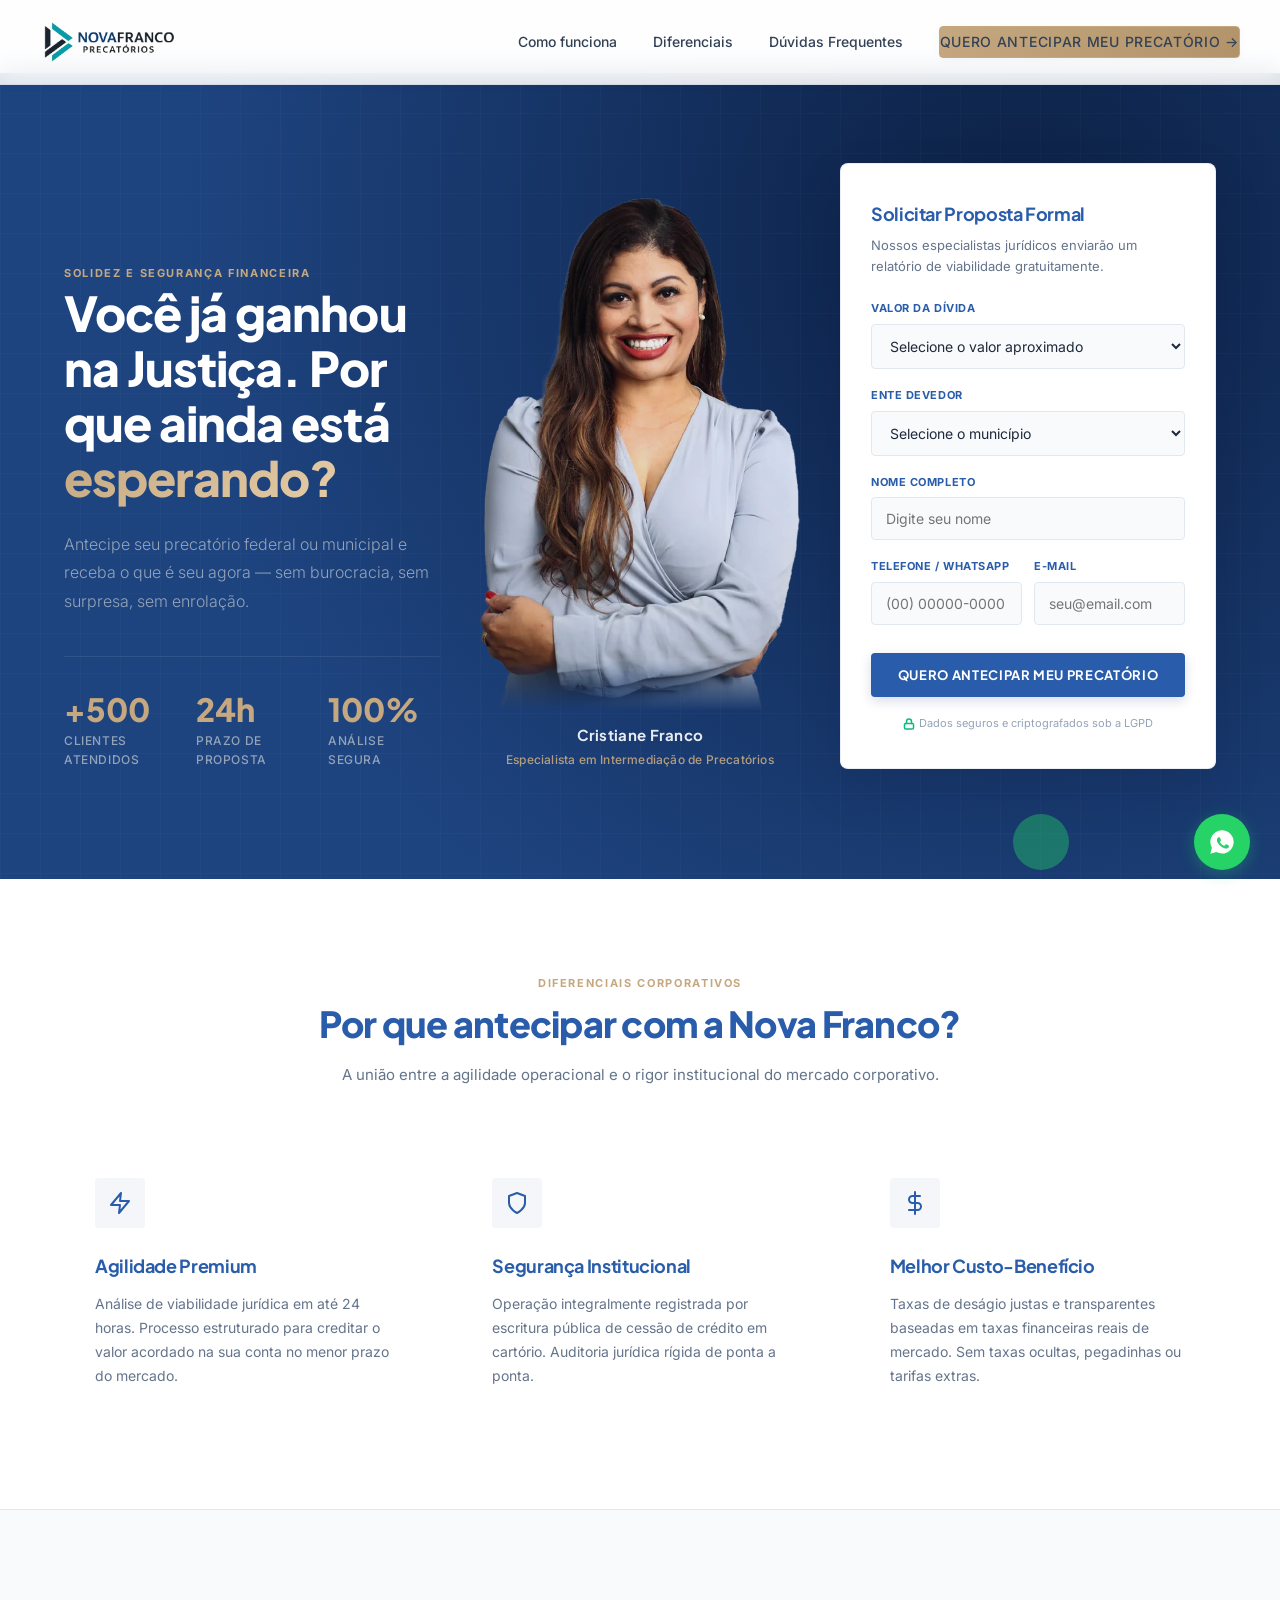
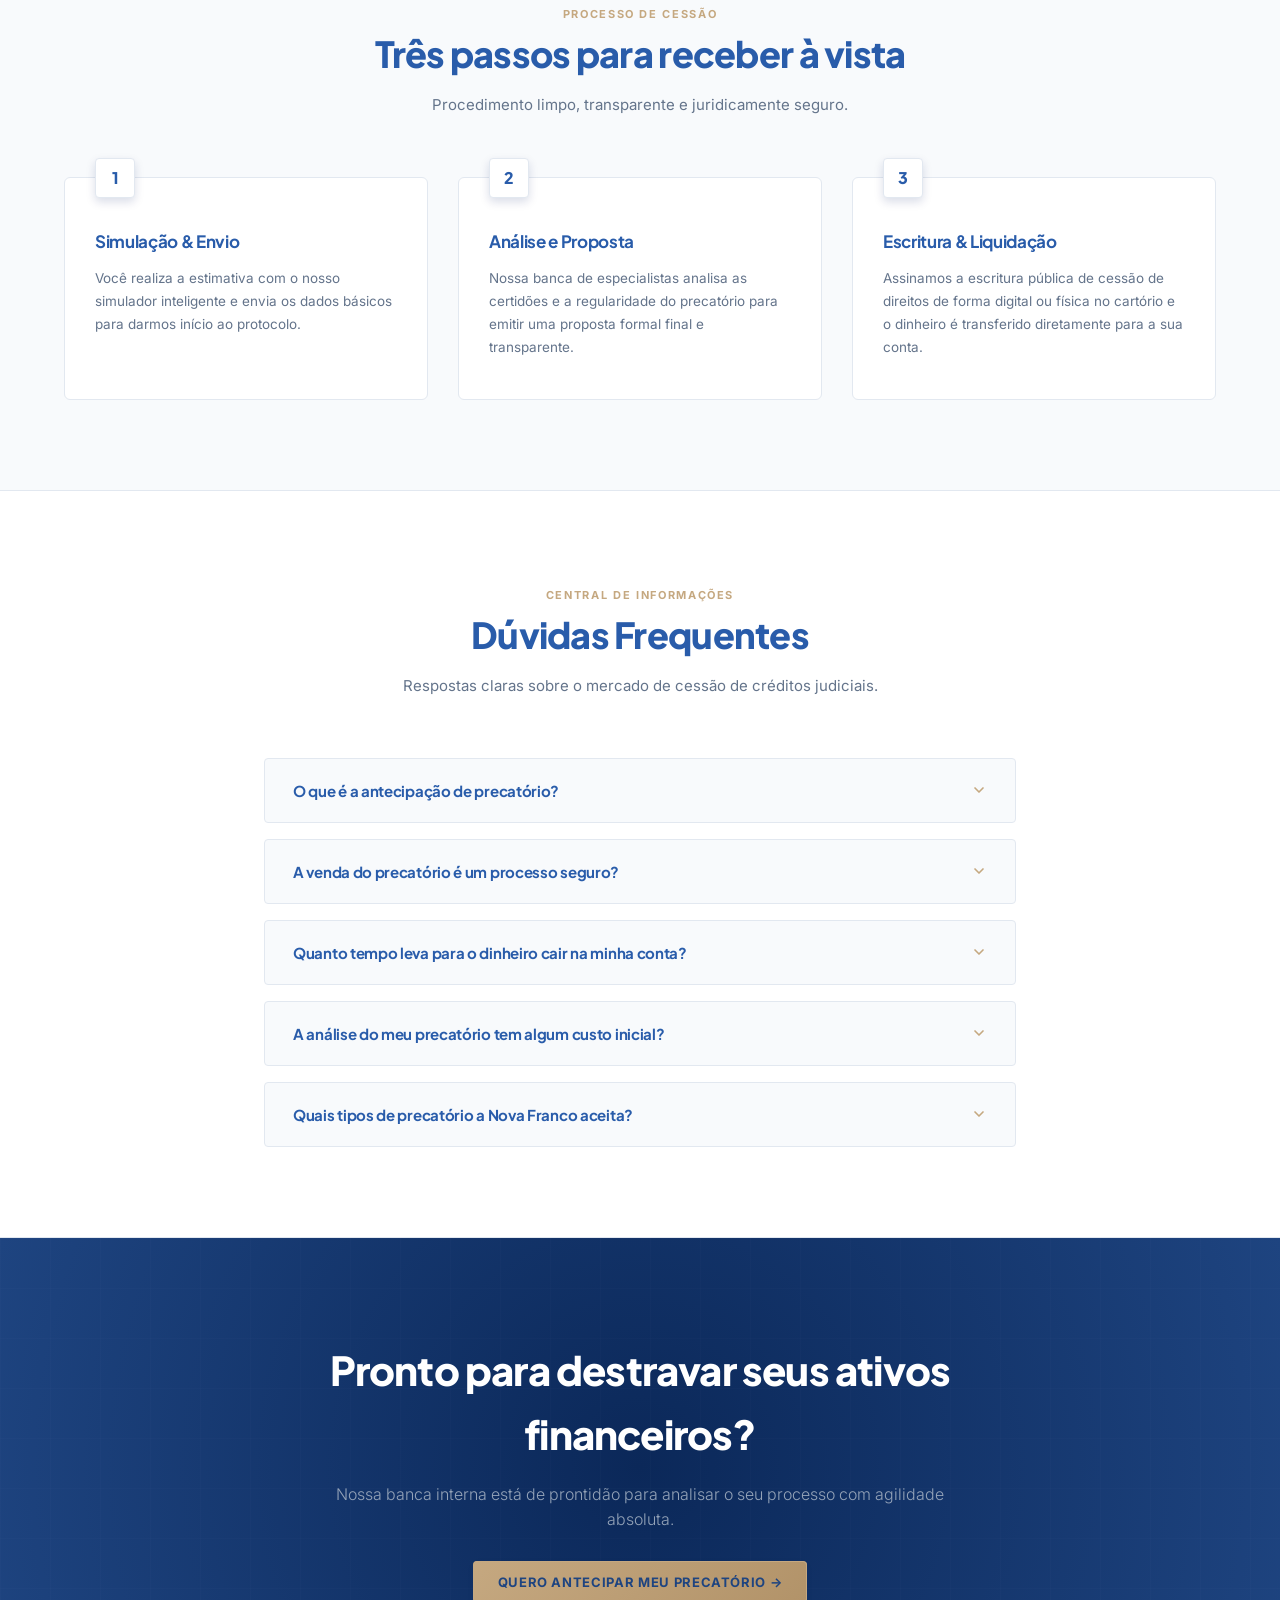
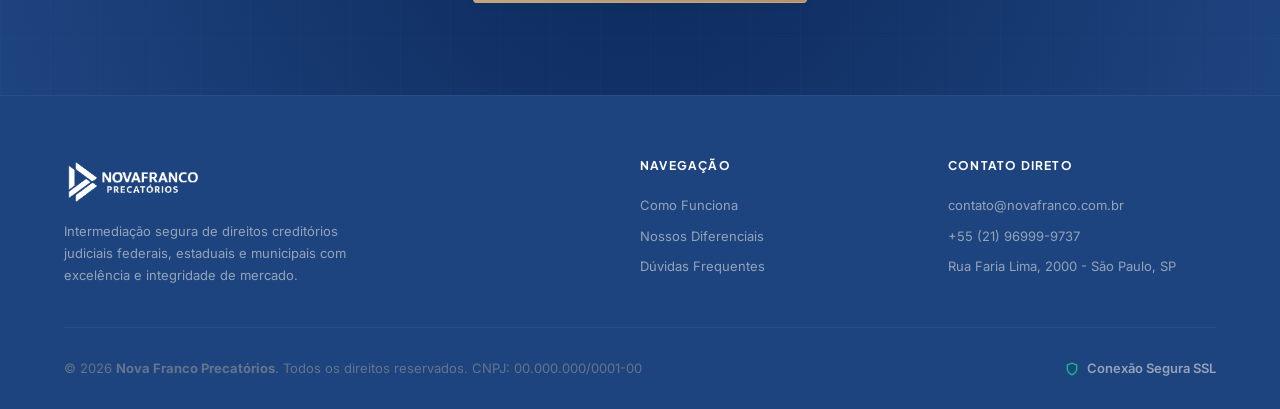
==== commit ef3d4983: "Add files via upload" ====
--- a/index.html
+++ b/index.html
@@ -55,7 +55,7 @@
       <a href="#como-funciona">Como funciona</a>
       <a href="#beneficios">Diferenciais</a>
       <a href="#faq">Dúvidas Frequentes</a>
-      <a href="#simulador" class="btn-gold">Receber Proposta</a>
+      <a href="#simulador" class="btn-gold">Quero antecipar meu precatório →</a>
     </nav>
   </header>
 
@@ -64,9 +64,9 @@
     <div class="container hero-container">
       <div class="hero-content">
         <span class="section-label" style="color: var(--accent-gold);">Solidez e Segurança Financeira</span>
-        <h1>Seu precatório transformado em <span class="gold-text">liquidez imediata</span>.</h1>
+        <h1>Você já ganhou na Justiça. Por que ainda está <span class="gold-text">esperando?</span></h1>
         <p class="hero-subtitle">
-          Antecipe o recebimento do seu precatório federal, estadual ou municipal. Apresentamos uma análise jurídica e financeira sem compromisso e com a transparência que você exige.
+          Antecipe seu precatório federal ou municipal e receba o que é seu agora — sem burocracia, sem surpresa, sem enrolação.
         </p>
 
         <div class="hero-stats">
@@ -148,7 +148,7 @@
               </div>
 
               <div class="form-group" style="margin-top: 10px;">
-                <button type="submit" class="btn-submit" id="submit-btn">Garantir Minha Antecipação</button>
+                <button type="submit" class="btn-submit" id="submit-btn">Quero antecipar meu precatório</button>
               </div>
 
               <div class="form-note">
@@ -294,7 +294,7 @@
           </button>
           <div class="faq-content">
             <div class="faq-content-inner">
-              Nós antecipamos precatórios das esferas **Federal** (contra o INSS, União e autarquias federais), **Estadual** (contra governos de estados como São Paulo, Rio de Janeiro, Minas Gerais) e **Municipal** (contra grandes capitais e prefeituras do país), tanto de natureza alimentar quanto comum.
+              Nós antecipamos precatórios das esferas **Federal** (contra o INSS, União e autarquias federais) e **Municipal** (contra grandes capitais e prefeituras do país), tanto de natureza alimentar quanto comum.
             </div>
           </div>
         </div>
@@ -307,7 +307,7 @@
     <div class="cta-container">
       <h2>Pronto para destravar seus ativos financeiros?</h2>
       <p>Nossa banca interna está de prontidão para analisar o seu processo com agilidade absoluta.</p>
-      <a href="#simulador" class="btn-gold">Receber Proposta Gratuita</a>
+      <a href="#simulador" class="btn-gold">Quero antecipar meu precatório →</a>
     </div>
   </section>
 
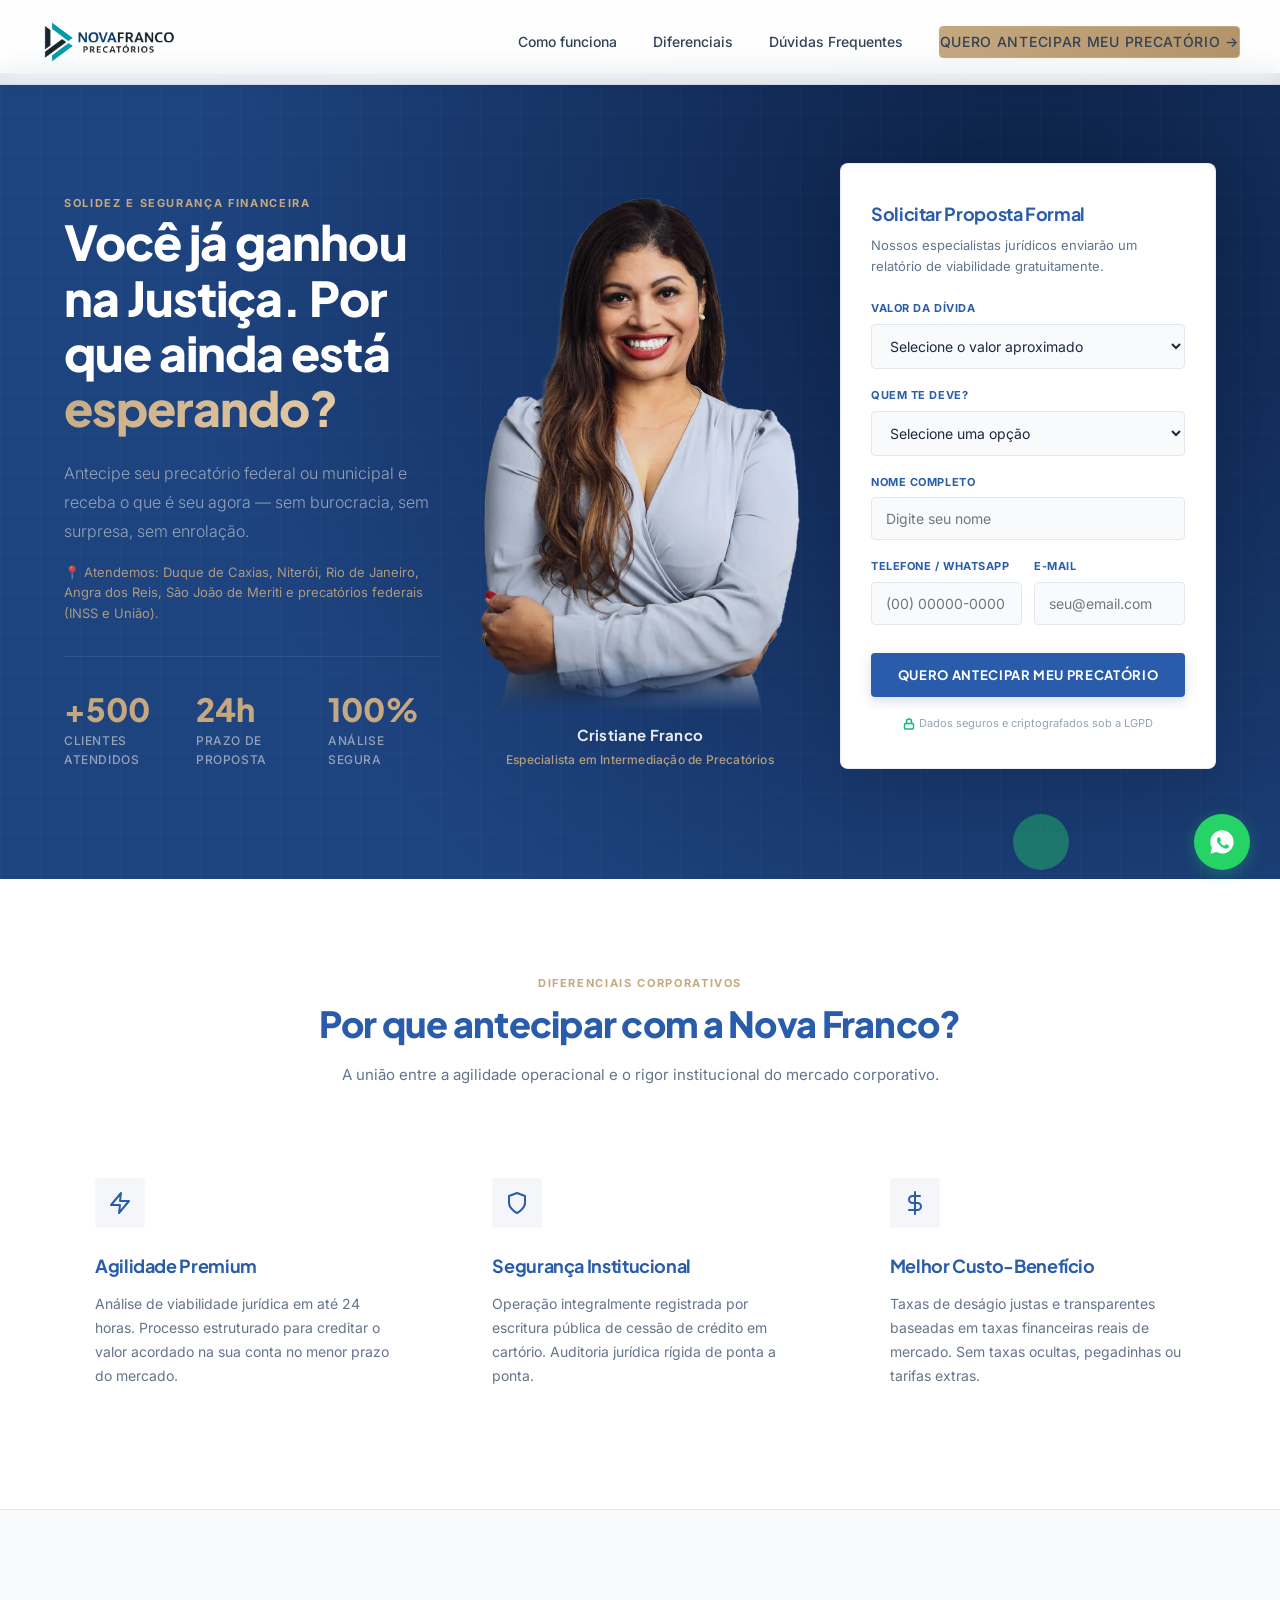
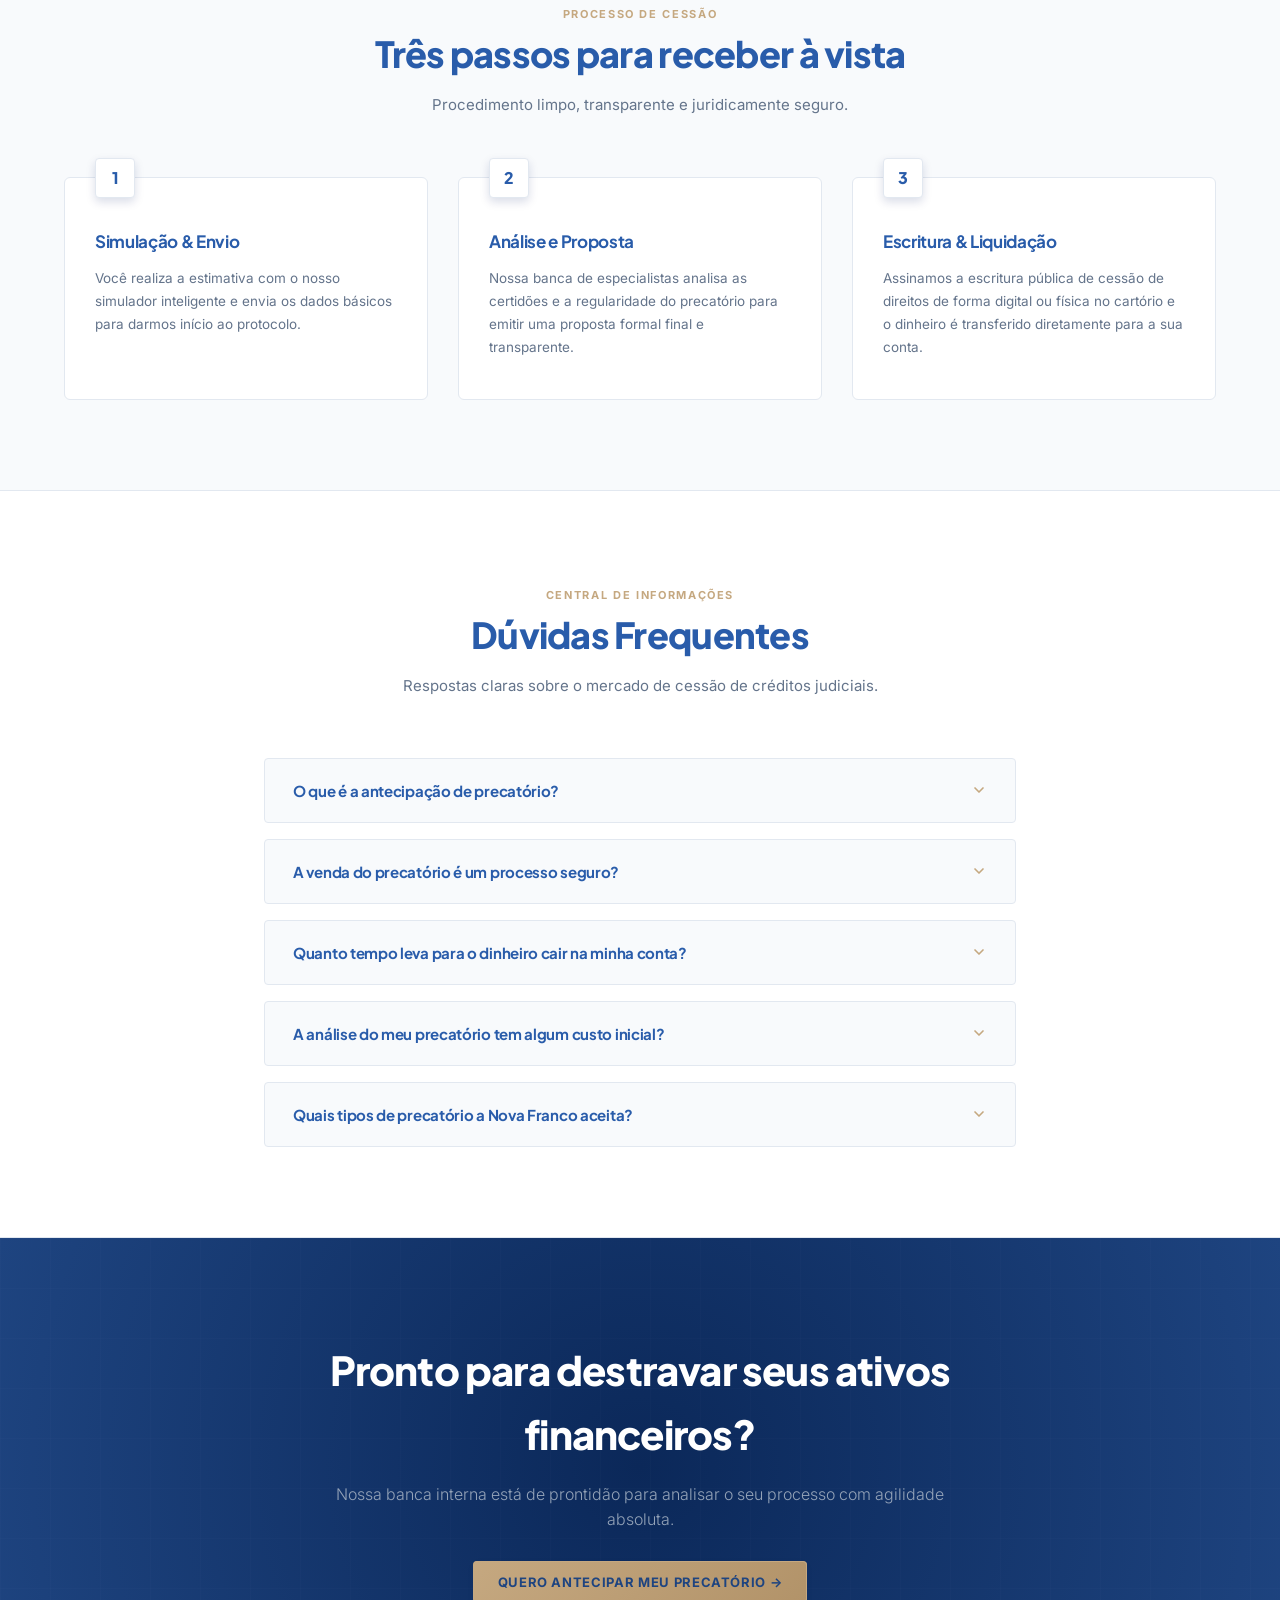
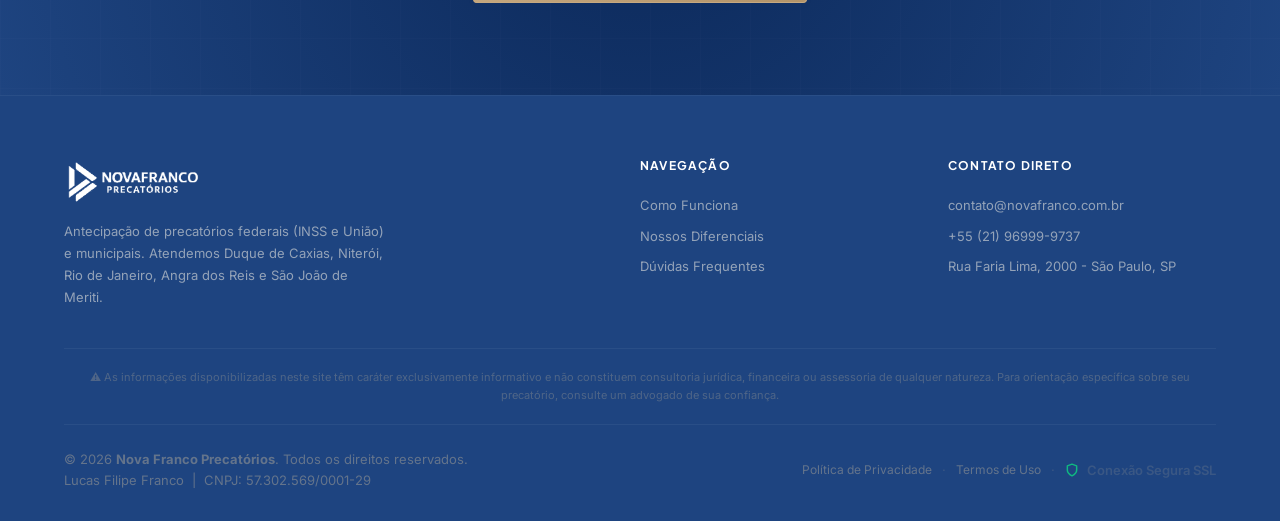
==== commit 4003c537: "Add files via upload" ====
--- a/index.html
+++ b/index.html
@@ -3,9 +3,51 @@
 <head>
   <meta charset="UTF-8">
   <meta name="viewport" content="width=device-width, initial-scale=1.0">
-  <meta name="description" content="Nova Franco Precatórios - Transforme seu precatório em liquidez imediata com a solidez e transparência que você exige. Análise gratuita em até 24 horas.">
+  <meta name="description" content="Antecipe seu precatório federal (INSS) ou municipal em Duque de Caxias, Niterói, Rio de Janeiro, Angra dos Reis e São João de Meriti. Proposta gratuita em até 24h. Receba à vista o que é seu.">
+  <meta name="keywords" content="antecipar precatório, vender precatório, precatório Duque de Caxias, precatório Niterói, precatório Rio de Janeiro, precatório INSS, antecipação precatório RJ, precatório São João de Meriti, precatório Angra dos Reis">
   <meta name="theme-color" content="#05132A">
-  <title>Nova Franco Precatórios – Antecipação de Precatórios com Padrão BTG</title>
+  <meta name="robots" content="index, follow">
+  <title>Antecipar Precatório em Duque de Caxias, Niterói e RJ | Nova Franco Precatórios</title>
+
+  <!-- Open Graph (WhatsApp, Facebook, Instagram) -->
+  <meta property="og:type" content="website">
+  <meta property="og:url" content="https://novafranco.com.br/">
+  <meta property="og:title" content="Antecipe seu Precatório e Receba À Vista | Nova Franco">
+  <meta property="og:description" content="Você já ganhou na Justiça. Por que ainda está esperando? Antecipe seu precatório federal ou municipal e receba agora — sem burocracia, sem surpresa.">
+  <meta property="og:image" content="https://novafranco.com.br/img/og-image.jpg">
+  <meta property="og:locale" content="pt_BR">
+  <meta property="og:site_name" content="Nova Franco Precatórios">
+
+  <!-- Twitter/X Card -->
+  <meta name="twitter:card" content="summary_large_image">
+  <meta name="twitter:title" content="Antecipe seu Precatório | Nova Franco Precatórios">
+  <meta name="twitter:description" content="Proposta gratuita em até 24h. Atendemos Duque de Caxias, Niterói, Rio de Janeiro, Angra dos Reis e São João de Meriti.">
+  <meta name="twitter:image" content="https://novafranco.com.br/img/og-image.jpg">
+
+  <!-- Schema.org LocalBusiness -->
+  <script type="application/ld+json">
+  {
+    "@context": "https://schema.org",
+    "@type": "FinancialService",
+    "name": "Nova Franco Precatórios",
+    "description": "Intermediação e antecipação de precatórios federais (INSS e União) e municipais no Rio de Janeiro. Proposta gratuita em até 24 horas.",
+    "url": "https://novafranco.com.br",
+    "telephone": "+5521969999737",
+    "email": "contato@novafranco.com.br",
+    "areaServed": [
+      {"@type": "City", "name": "Duque de Caxias"},
+      {"@type": "City", "name": "Niterói"},
+      {"@type": "City", "name": "Rio de Janeiro"},
+      {"@type": "City", "name": "Angra dos Reis"},
+      {"@type": "City", "name": "São João de Meriti"}
+    ],
+    "serviceType": "Antecipação de Precatórios",
+    "priceRange": "Gratuito",
+    "currenciesAccepted": "BRL",
+    "openingHours": "Mo-Fr 09:00-18:00",
+    "sameAs": []
+  }
+  </script>
   
   <!-- Fonts -->
   <link rel="preconnect" href="https://fonts.googleapis.com">
@@ -68,6 +110,9 @@
         <p class="hero-subtitle">
           Antecipe seu precatório federal ou municipal e receba o que é seu agora — sem burocracia, sem surpresa, sem enrolação.
         </p>
+        <p class="hero-cidades">
+          📍 Atendemos: Duque de Caxias, Niterói, Rio de Janeiro, Angra dos Reis, São João de Meriti e precatórios federais (INSS e União).
+        </p>
 
         <div class="hero-stats">
           <div class="stat-item">
@@ -118,16 +163,16 @@
 
               <!-- MUNICÍPIO -->
               <div class="form-group">
-                <label for="select-municipio">Ente Devedor</label>
+                <label for="select-municipio">Quem te deve?</label>
                 <select class="form-control" id="select-municipio" name="municipio" required>
-                  <option value="" disabled selected>Selecione o município</option>
-                  <option value="Federal">Federal (qualquer tribunal federal)</option>
-                  <option value="Municipal Duque de Caxias">Duque de Caxias</option>
-                  <option value="Municipal Angra dos Reis">Angra dos Reis</option>
-                  <option value="Municipal Rio de Janeiro">Rio de Janeiro</option>
-                  <option value="Municipal São João de Meriti">São João de Meriti</option>
-                  <option value="Municipal Niterói">Niterói</option>
-                  <option value="Outro município">Outros</option>
+                  <option value="" disabled selected>Selecione uma opção</option>
+                  <option value="Federal - INSS ou União">Federal — INSS ou União</option>
+                  <option value="Municipal Duque de Caxias">Prefeitura de Duque de Caxias</option>
+                  <option value="Municipal Niterói">Prefeitura de Niterói</option>
+                  <option value="Municipal Rio de Janeiro">Prefeitura do Rio de Janeiro</option>
+                  <option value="Municipal Angra dos Reis">Prefeitura de Angra dos Reis</option>
+                  <option value="Municipal São João de Meriti">Prefeitura de São João de Meriti</option>
+                  <option value="Outro município">Outro município</option>
                 </select>
               </div>
 
@@ -319,7 +364,7 @@
           <a class="logo" href="#" style="margin-bottom: 12px;">
             <img src="img/logo.webp" alt="Nova Franco Precatórios" class="logo-img" width="160" height="60" style="filter: brightness(0) invert(1);">
           </a>
-          <p>Intermediação segura de direitos creditórios judiciais federais, estaduais e municipais com excelência e integridade de mercado.</p>
+          <p>Antecipação de precatórios federais (INSS e União) e municipais. Atendemos Duque de Caxias, Niterói, Rio de Janeiro, Angra dos Reis e São João de Meriti.</p>
         </div>
         <div class="footer-links">
           <h4>Navegação</h4>
@@ -339,11 +384,22 @@
         </div>
       </div>
 
+      <div class="footer-legal">
+        <p>⚠️ As informações disponibilizadas neste site têm caráter exclusivamente informativo e não constituem consultoria jurídica, financeira ou assessoria de qualquer natureza. Para orientação específica sobre seu precatório, consulte um advogado de sua confiança.</p>
+      </div>
+
       <div class="footer-bottom">
-        <p>&copy; 2026 <strong>Nova Franco Precatórios</strong>. Todos os direitos reservados. CNPJ: 00.000.000/0001-00</p>
-        <div class="security-badge">
-          <svg width="14" height="14" viewBox="0 0 24 24" fill="none" stroke="currentColor" stroke-width="2.5" stroke-linecap="round" stroke-linejoin="round"><path d="M12 22s8-4 8-10V5l-8-3-8 3v7c0 6 8 10 8 10z"></path></svg>
-          <span>Conexão Segura SSL</span>
+        <p>&copy; 2026 <strong>Nova Franco Precatórios</strong>. Todos os direitos reservados.<br>
+        Lucas Filipe Franco &nbsp;|&nbsp; CNPJ: 57.302.569/0001-29</p>
+        <div class="footer-bottom-links">
+          <a href="privacidade.html">Política de Privacidade</a>
+          <span>·</span>
+          <a href="termos.html">Termos de Uso</a>
+          <span>·</span>
+          <div class="security-badge">
+            <svg width="14" height="14" viewBox="0 0 24 24" fill="none" stroke="currentColor" stroke-width="2.5" stroke-linecap="round" stroke-linejoin="round"><path d="M12 22s8-4 8-10V5l-8-3-8 3v7c0 6 8 10 8 10z"></path></svg>
+            <span>Conexão Segura SSL</span>
+          </div>
         </div>
       </div>
     </div>
--- a/css/styles.css
+++ b/css/styles.css
@@ -317,9 +317,18 @@
   font-size: 16px;
   line-height: 1.8;
   color: var(--gray-400);
-  margin-bottom: 40px;
+  margin-bottom: 16px;
   max-width: 580px;
   font-weight: 300;
+}
+
+.hero-cidades {
+  font-size: 13px;
+  color: var(--accent-gold);
+  margin-bottom: 32px;
+  max-width: 580px;
+  font-weight: 400;
+  opacity: 0.85;
 }
 
 .hero-stats {
@@ -1001,16 +1010,57 @@
   color: var(--white);
 }
 
+.footer-legal {
+  border-top: 1px solid rgba(255, 255, 255, 0.05);
+  padding: 20px 0 16px;
+  margin-bottom: 4px;
+}
+
+.footer-legal p {
+  font-size: 11px;
+  color: var(--gray-500);
+  line-height: 1.6;
+  text-align: center;
+  opacity: 0.7;
+}
+
 .footer-bottom {
   border-top: 1px solid rgba(255, 255, 255, 0.05);
-  padding-top: 30px;
+  padding-top: 24px;
   display: flex;
   justify-content: space-between;
   align-items: center;
+  flex-wrap: wrap;
+  gap: 12px;
 }
 
 .footer-bottom p {
   color: var(--gray-500);
+  font-size: 13px;
+  line-height: 1.6;
+}
+
+.footer-bottom-links {
+  display: flex;
+  align-items: center;
+  gap: 10px;
+  flex-wrap: wrap;
+}
+
+.footer-bottom-links a {
+  color: var(--gray-500);
+  font-size: 12px;
+  text-decoration: none;
+  transition: color 0.2s;
+}
+
+.footer-bottom-links a:hover {
+  color: var(--white);
+}
+
+.footer-bottom-links span {
+  color: var(--gray-500);
+  opacity: 0.4;
 }
 
 .security-badge {
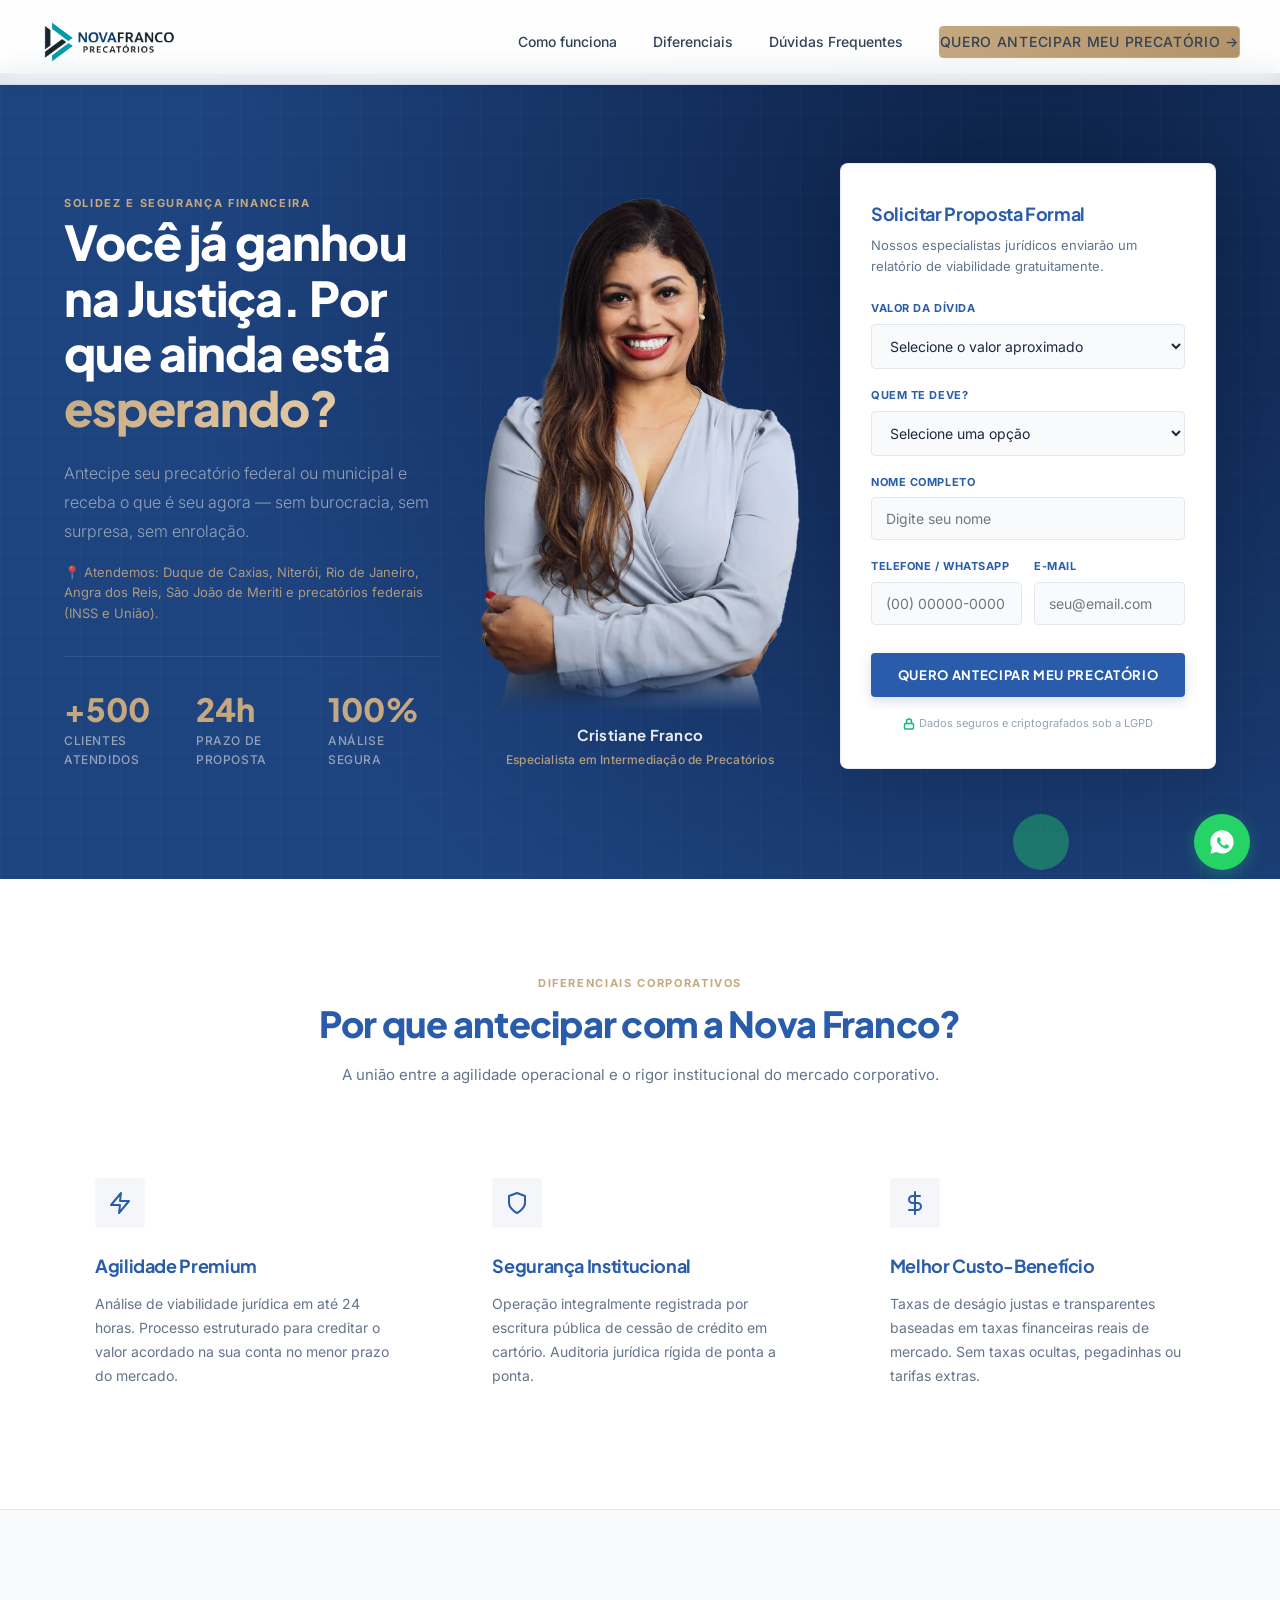
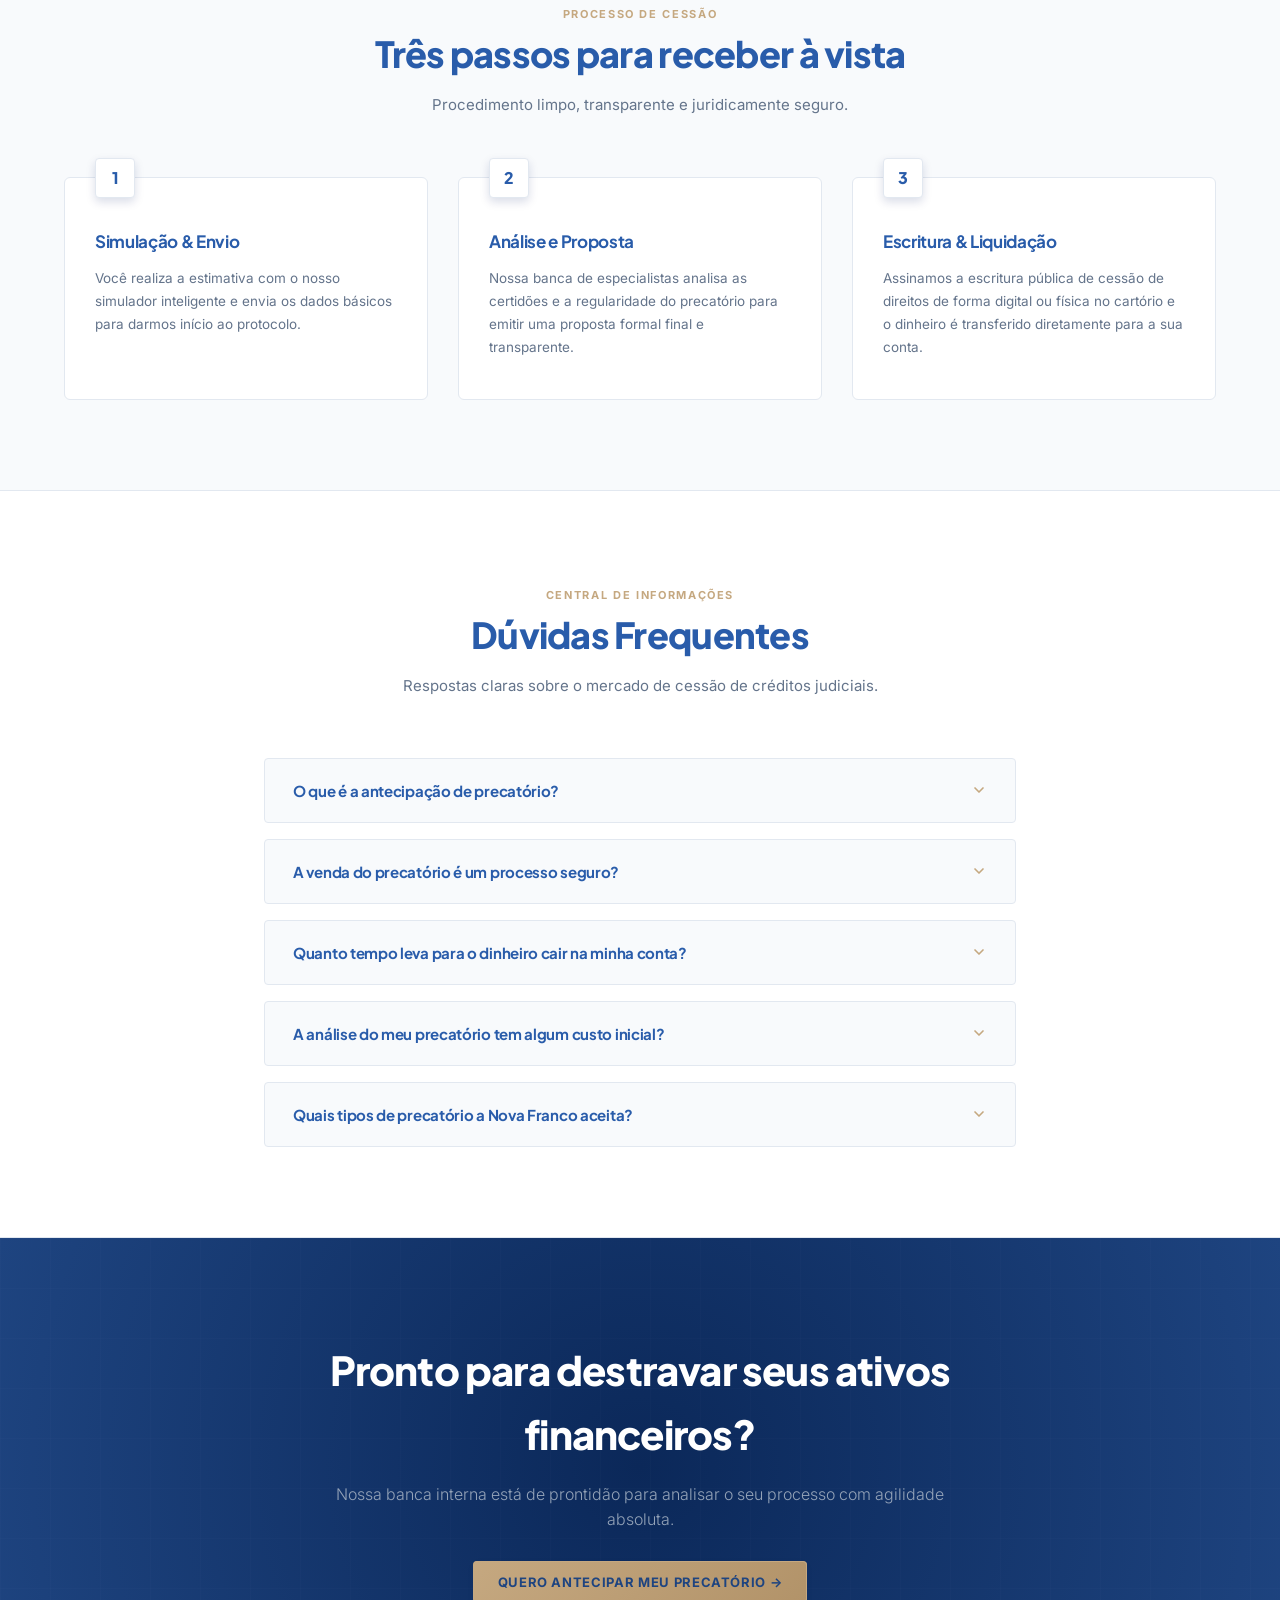
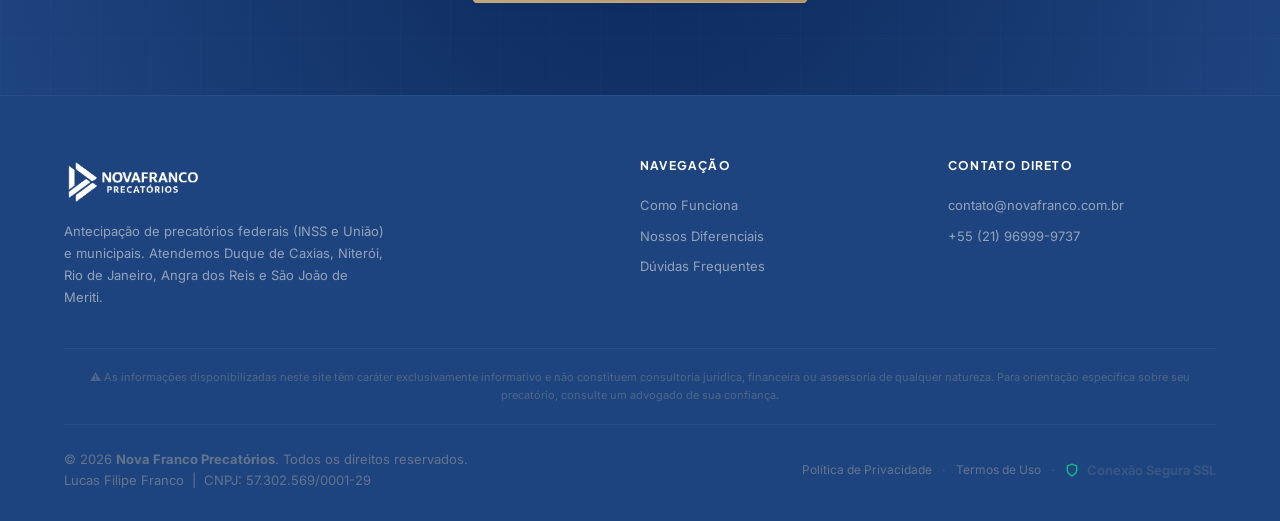
==== commit 37428226: "Add files via upload" ====
--- a/index.html
+++ b/index.html
@@ -7,7 +7,12 @@
   <meta name="keywords" content="antecipar precatório, vender precatório, precatório Duque de Caxias, precatório Niterói, precatório Rio de Janeiro, precatório INSS, antecipação precatório RJ, precatório São João de Meriti, precatório Angra dos Reis">
   <meta name="theme-color" content="#05132A">
   <meta name="robots" content="index, follow">
-  <title>Antecipar Precatório em Duque de Caxias, Niterói e RJ | Nova Franco Precatórios</title>
+  <title>Antecipar Precatório RJ | Nova Franco Precatórios</title>
+  <!-- Favicon -->
+  <link rel="icon" type="image/x-icon" href="favicon.ico">
+  <link rel="icon" type="image/png" sizes="32x32" href="img/favicon-32x32.png">
+  <link rel="icon" type="image/png" sizes="16x16" href="img/favicon-16x16.png">
+  <link rel="apple-touch-icon" sizes="180x180" href="img/apple-touch-icon.png">
 
   <!-- Open Graph (WhatsApp, Facebook, Instagram) -->
   <meta property="og:type" content="website">
@@ -65,21 +70,60 @@
   })(window,document,'script','dataLayer','GTM-PXS7DNHP');</script>
   <!-- End Google Tag Manager -->
 
-  <!-- Meta Pixel - Facebook (Substitua SEU_PIXEL_ID_AQUI pelo seu ID oficial) -->
-  <script>
-  !function(f,b,e,v,n,t,s)
-  {if(f.fbq)return;n=f.fbq=function(){n.callMethod?
-  n.callMethod.apply(n,arguments):n.queue.push(arguments)};
-  if(!f._fbq)f._fbq=n;n.push=n;n.loaded=!0;n.version='2.0';
-  n.queue=[];t=b.createElement(e);t.async=!0;
-  t.src=v;s=b.getElementsByTagName(e)[0];
-  s.parentNode.insertBefore(t,s)}(window,document,'script',
-  'https://connect.facebook.net/en_US/fbevents.js');
-  fbq('init', 'SEU_PIXEL_ID_AQUI');
-  fbq('track', 'PageView');
+  <!-- Meta Pixel: instalar via Google Tag Manager -->
+
+  <!-- Canonical -->
+  <link rel="canonical" href="https://novafranco.com.br/">
+
+  <!-- FAQ Schema -->
+  <script type="application/ld+json">
+  {
+    "@context": "https://schema.org",
+    "@type": "FAQPage",
+    "mainEntity": [
+      {
+        "@type": "Question",
+        "name": "O que é a antecipação de precatório?",
+        "acceptedAnswer": {
+          "@type": "Answer",
+          "text": "A antecipação (ou cessão de crédito) é uma operação legal e autorizada pelo Artigo 78 do ADCT da Constituição Federal. Ela permite que você venda o direito de receber o seu precatório para a Nova Franco em troca de um pagamento à vista com desconto (deságio), eliminando anos de espera na fila do governo."
+        }
+      },
+      {
+        "@type": "Question",
+        "name": "A venda do precatório é um processo seguro?",
+        "acceptedAnswer": {
+          "@type": "Answer",
+          "text": "Sim, é extremamente seguro. Todo o processo é formalizado por meio de uma Escritura Pública de Cessão de Crédito lavrada em Cartório de Notas e informada ao tribunal onde corre o processo. Esse procedimento garante proteção jurídica absoluta tanto para quem vende quanto para quem compra o precatório."
+        }
+      },
+      {
+        "@type": "Question",
+        "name": "Quanto tempo leva para o dinheiro cair na minha conta?",
+        "acceptedAnswer": {
+          "@type": "Answer",
+          "text": "Após o envio dos documentos básicos e aprovação da análise jurídica, a minuta do contrato é elaborada de imediato. A assinatura e a liquidação financeira (TED ou PIX) ocorrem geralmente em um prazo de 24 a 48 horas úteis."
+        }
+      },
+      {
+        "@type": "Question",
+        "name": "A análise do meu precatório tem algum custo inicial?",
+        "acceptedAnswer": {
+          "@type": "Answer",
+          "text": "Nenhum. A Nova Franco realiza toda a análise cadastral, verificação de regularidade do processo, cálculos matemáticos e análise de riscos de forma 100% gratuita. Você só cede o crédito se concordar formalmente com os valores apresentados na proposta."
+        }
+      },
+      {
+        "@type": "Question",
+        "name": "Quais tipos de precatório a Nova Franco aceita?",
+        "acceptedAnswer": {
+          "@type": "Answer",
+          "text": "Nós antecipamos precatórios das esferas Federal (contra o INSS, União e autarquias federais) e Municipal (contra grandes capitais e prefeituras do país), tanto de natureza alimentar quanto comum."
+        }
+      }
+    ]
+  }
   </script>
-  <noscript><img height="1" width="1" style="display:none"
-  src="https://www.facebook.com/tr?id=SEU_PIXEL_ID_AQUI&ev=PageView&noscript=1" /></noscript>
 </head>
 <body>
 
@@ -152,7 +196,7 @@
               <!-- VALOR DA DÍVIDA -->
               <div class="form-group">
                 <label for="select-valor">Valor da Dívida</label>
-                <select class="form-control" id="select-valor" name="valor_divida" required>
+                <select class="form-control" id="select-valor" name="valor_divida">
                   <option value="" disabled selected>Selecione o valor aproximado</option>
                   <option value="Até R$ 50 mil">Até R$ 50 mil</option>
                   <option value="R$ 50 mil a R$ 100 mil">R$ 50 mil – R$ 100 mil</option>
@@ -188,7 +232,7 @@
                 </div>
                 <div class="form-group">
                   <label for="lead-email">E-mail</label>
-                  <input type="email" id="lead-email" name="email" class="form-control" placeholder="seu@email.com" required>
+                  <input type="email" id="lead-email" name="email" class="form-control" placeholder="seu@email.com">
                 </div>
               </div>
 
@@ -379,7 +423,6 @@
           <ul>
             <li><a href="mailto:contato@novafranco.com.br">contato@novafranco.com.br</a></li>
             <li><a href="tel:+5521969999737">+55 (21) 96999-9737</a></li>
-            <li>Rua Faria Lima, 2000 - São Paulo, SP</li>
           </ul>
         </div>
       </div>
@@ -426,5 +469,11 @@
 
   <!-- App Logic -->
   <script src="js/app.js"></script>
+
+  <!-- BOTÃO FIXO MOBILE — oculto no desktop via CSS -->
+  <div class="mobile-sticky-cta" style="display:none;">
+    <a href="#simulador">QUERO ANTECIPAR MEU PRECATÓRIO</a>
+  </div>
+
 </body>
 </html>
--- a/css/styles.css
+++ b/css/styles.css
@@ -1264,3 +1264,130 @@
     grid-template-columns: 1fr;
   }
 }
+
+/* ============================================================
+   MOBILE CONVERSION IMPROVEMENTS — max-width: 768px
+   Apenas melhorias de conversão mobile. Nada do desktop foi
+   alterado. Todos os campos, IDs, classes e scripts intactos.
+   ============================================================ */
+
+@media (max-width: 768px) {
+
+  /* 1. PADDING NO BODY para conteúdo não ficar atrás do botão fixo */
+  body {
+    padding-bottom: 72px;
+  }
+
+  /* 2. OCULTAR links do menu — mantém logo e botão CTA do header */
+  .nav a:not(.btn-gold) {
+    display: none;
+  }
+
+  /* 3. BOTÃO FIXO NO RODAPÉ */
+  .mobile-sticky-cta {
+    display: flex !important;
+    position: fixed;
+    bottom: 0;
+    left: 0;
+    right: 0;
+    z-index: 9999;
+    padding: 12px 16px;
+    background: rgba(15, 23, 42, 0.97);
+    border-top: 1px solid rgba(197, 168, 128, 0.3);
+  }
+
+  .mobile-sticky-cta a {
+    display: block;
+    width: 100%;
+    text-align: center;
+    background: var(--accent-gold);
+    color: #0F172A;
+    font-family: 'Plus Jakarta Sans', sans-serif;
+    font-size: 13px;
+    font-weight: 800;
+    letter-spacing: 0.08em;
+    text-transform: uppercase;
+    text-decoration: none;
+    padding: 14px 20px;
+    border-radius: 4px;
+    border: 1px solid #C5A880;
+  }
+
+  /* 4. MOVER FORMULÁRIO para antes dos stats — flexbox order */
+  .hero-container {
+    display: flex;
+    flex-direction: column;
+  }
+
+  .hero-content {
+    display: flex;
+    flex-direction: column;
+    order: 1;
+  }
+
+  /* título, subtitle, cidades ficam primeiro */
+  .hero-content h1,
+  .hero-content .section-label,
+  .hero-content .hero-subtitle,
+  .hero-content .hero-cidades {
+    order: 1;
+  }
+
+  /* stats vão depois do formulário */
+  .hero-stats {
+    order: 3;
+    margin-top: 24px;
+  }
+
+  /* formulário (premium-card) sobe para order 2 */
+  .premium-card {
+    order: 2;
+  }
+
+  /* 5. TROCAR TEXTO do card title apenas no mobile */
+  .card-title {
+    font-size: 0;        /* esconde o texto original */
+    line-height: 0;
+  }
+
+  .card-title::before {
+    content: "Descubra quanto você pode receber agora";
+    font-size: 18px;
+    font-weight: 700;
+    line-height: 1.3;
+    display: block;
+    color: var(--gray-900);
+    font-family: 'Plus Jakarta Sans', sans-serif;
+  }
+
+  /* 6. OCULTAR campos email e valor da dívida no mobile */
+  /* Os campos continuam no HTML e são enviados normalmente — só ficam invisíveis */
+
+  /* Oculta o form-group do select-valor (primeiro form-group do form) */
+  #select-valor {
+    display: none !important;
+  }
+  label[for="select-valor"] {
+    display: none !important;
+  }
+  #contato-form .form-group:first-child {
+    display: none !important;
+  }
+
+  /* Oculta o campo email e seu label */
+  #lead-email {
+    display: none !important;
+  }
+  label[for="lead-email"] {
+    display: none !important;
+  }
+  /* Oculta o form-group do email dentro do form-row */
+  .form-row .form-group:last-child {
+    display: none !important;
+  }
+  /* Se form-row ficar com só um campo, expande para full width */
+  .form-row {
+    grid-template-columns: 1fr !important;
+  }
+
+}
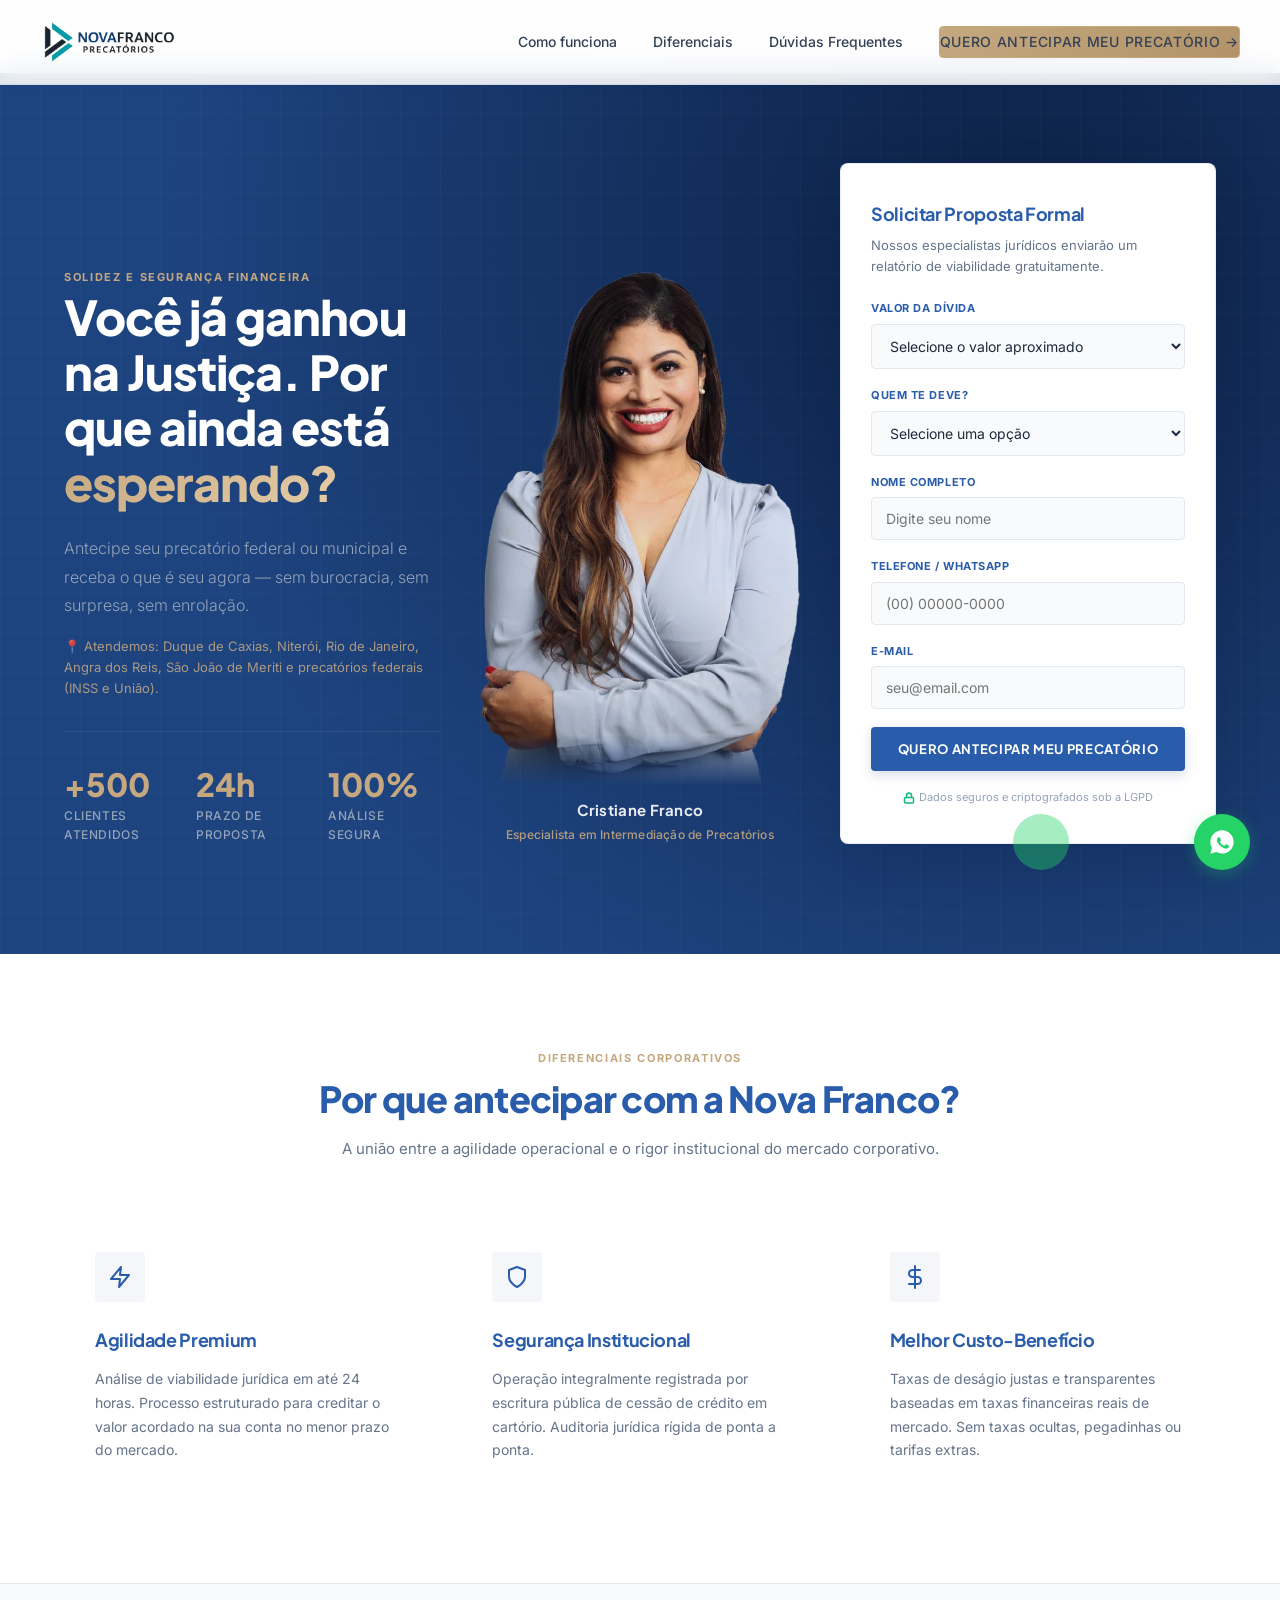
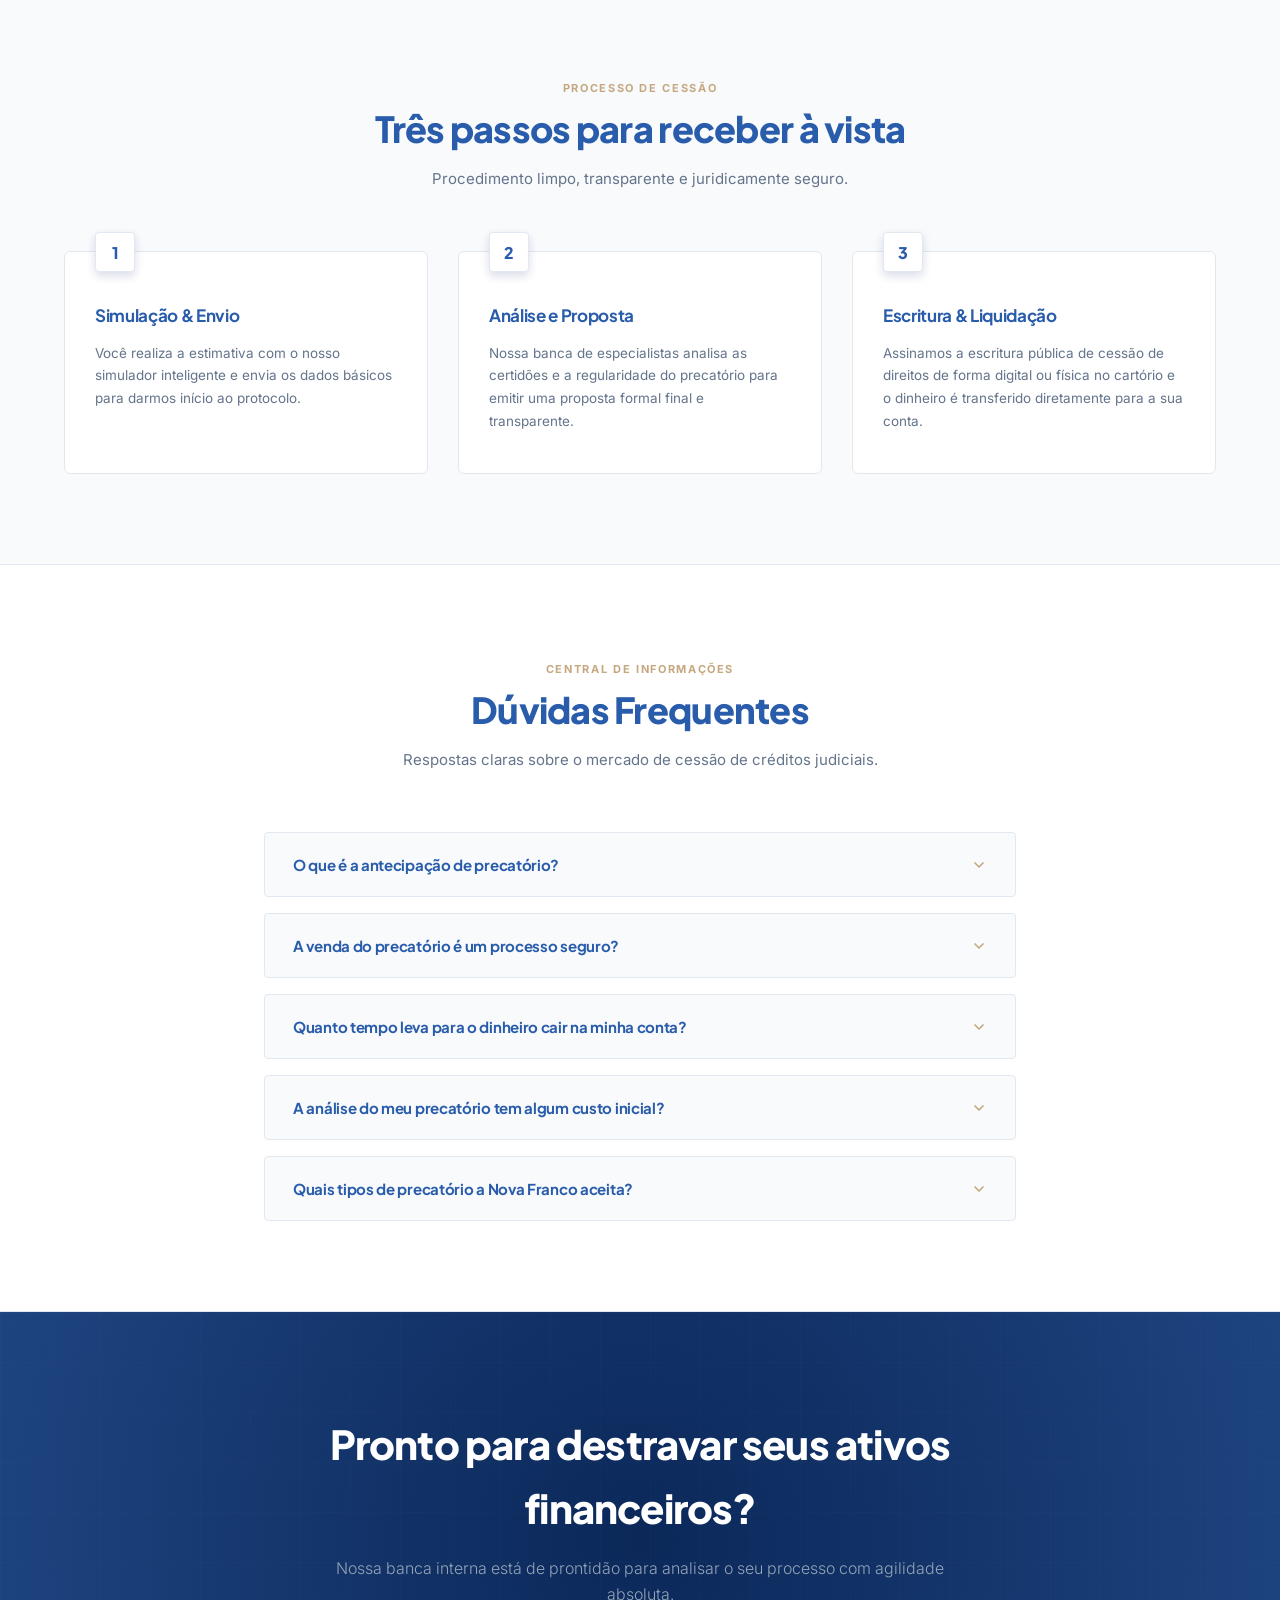
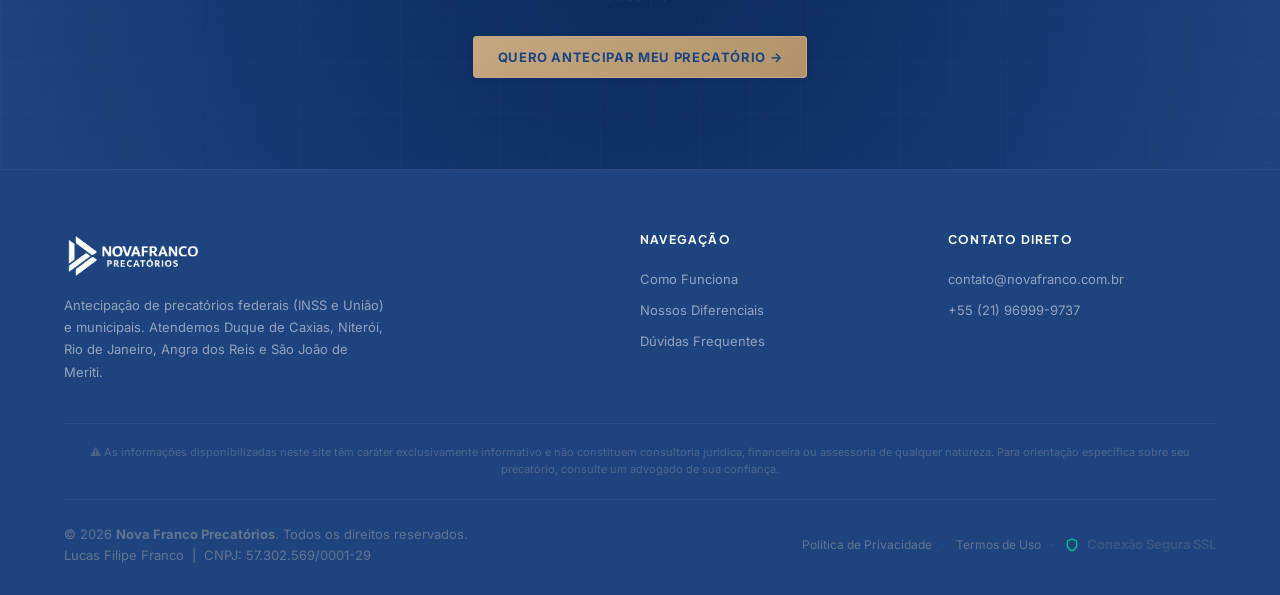
==== commit 306b174a: "Add files via upload" ====
--- a/index.html
+++ b/index.html
@@ -225,15 +225,13 @@
                 <input type="text" id="lead-name" name="nome" class="form-control" placeholder="Digite seu nome" required>
               </div>
 
-              <div class="form-row">
-                <div class="form-group">
-                  <label for="lead-phone">Telefone / WhatsApp</label>
-                  <input type="tel" id="lead-phone" name="telefone" class="form-control" placeholder="(00) 00000-0000" required>
-                </div>
-                <div class="form-group">
-                  <label for="lead-email">E-mail</label>
-                  <input type="email" id="lead-email" name="email" class="form-control" placeholder="seu@email.com">
-                </div>
+              <div class="form-group">
+                <label for="lead-phone">Telefone / WhatsApp</label>
+                <input type="tel" id="lead-phone" name="telefone" class="form-control" placeholder="(00) 00000-0000" required>
+              </div>
+              <div class="form-group">
+                <label for="lead-email">E-mail</label>
+                <input type="email" id="lead-email" name="email" class="form-control" placeholder="seu@email.com">
               </div>
 
               <div class="form-group" style="margin-top: 10px;">
--- a/css/styles.css
+++ b/css/styles.css
@@ -1273,6 +1273,12 @@
 
 @media (max-width: 768px) {
 
+  /* 0. WHATSAPP — sobe acima do botão fixo e desloca para não sobrepor */
+  .whatsapp-widget {
+    bottom: 80px !important;
+    z-index: 10000 !important;
+  }
+
   /* 1. PADDING NO BODY para conteúdo não ficar atrás do botão fixo */
   body {
     padding-bottom: 72px;
@@ -1374,20 +1380,8 @@
     display: none !important;
   }
 
-  /* Oculta o campo email e seu label */
-  #lead-email {
-    display: none !important;
-  }
-  label[for="lead-email"] {
-    display: none !important;
-  }
-  /* Oculta o form-group do email dentro do form-row */
-  .form-row .form-group:last-child {
-    display: none !important;
-  }
-  /* Se form-row ficar com só um campo, expande para full width */
-  .form-row {
-    grid-template-columns: 1fr !important;
-  }
-
-}
+
+  /* Email visível no mobile — útil para CRM e listas offline */
+  /* Apenas valor da dívida permanece oculto */
+
+}
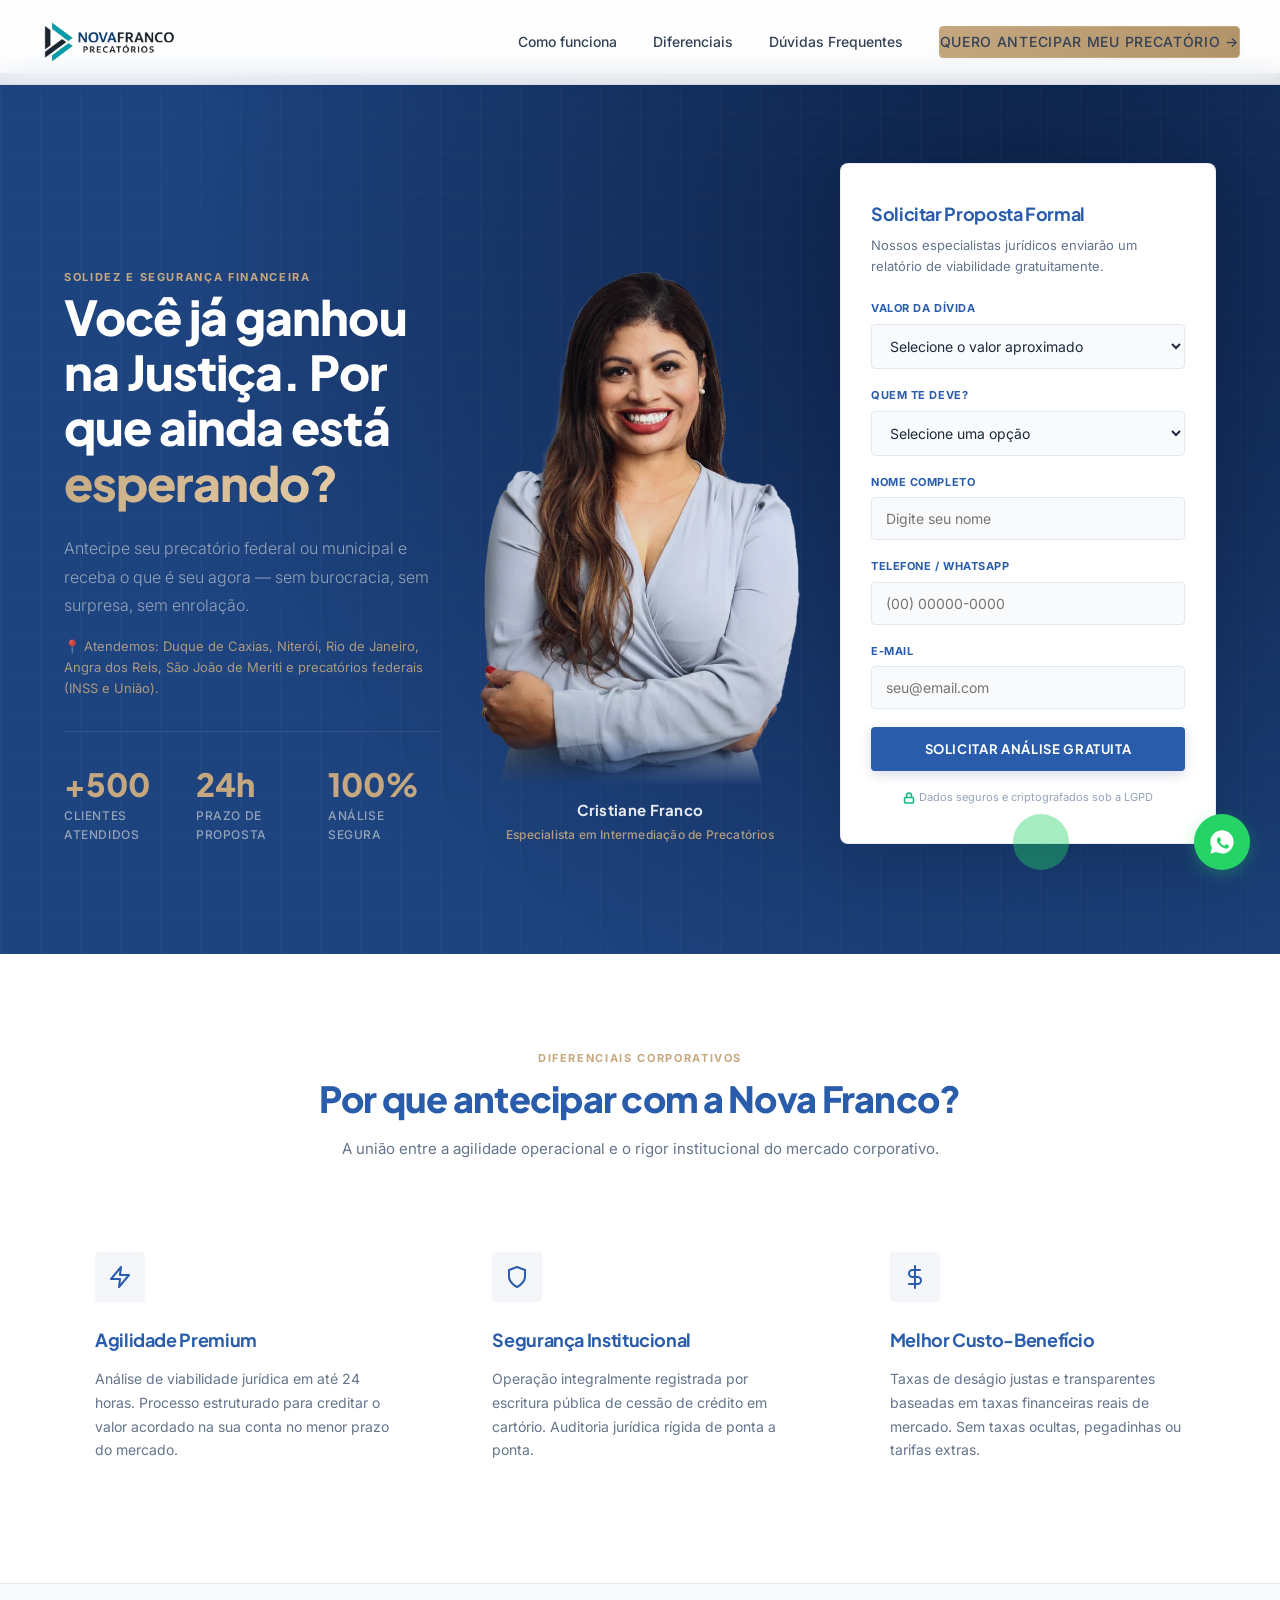
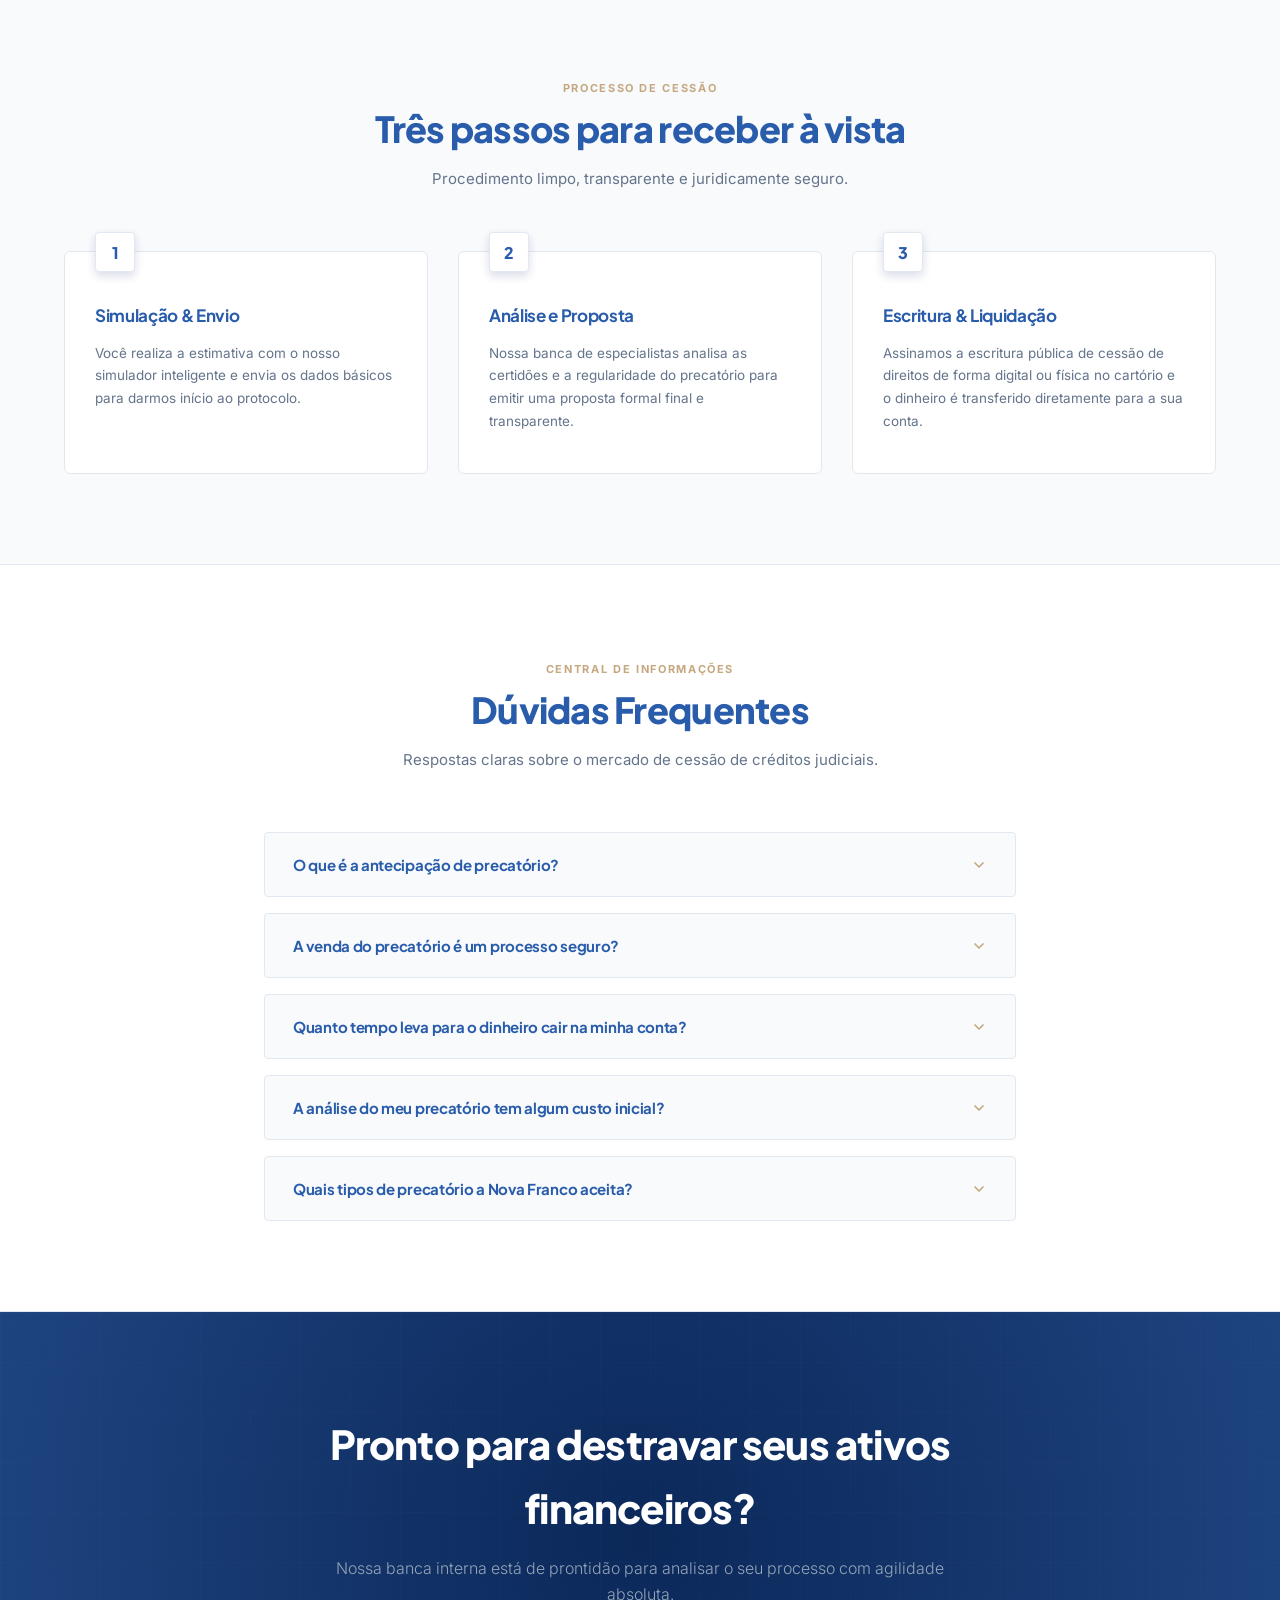
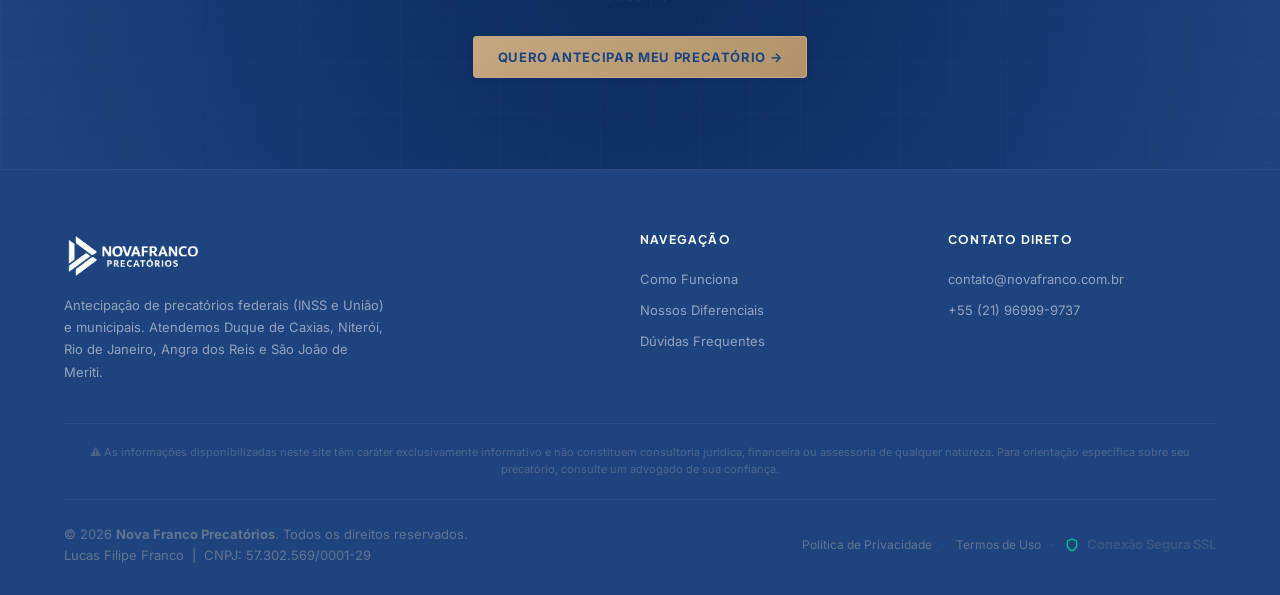
==== commit affb697e: "Add files via upload" ====
--- a/index.html
+++ b/index.html
@@ -137,6 +137,12 @@
     <a class="logo" href="#">
       <img src="img/logo.webp" alt="Nova Franco Precatórios" class="logo-img" width="180" height="67">
     </a>
+    <!-- Botão WhatsApp no header — visível só no mobile via CSS -->
+    <a href="https://wa.me/5521969999737?text=Ol%C3%A1%2C%20gostaria%20de%20solicitar%20uma%20an%C3%A1lise%20gratuita%20do%20meu%20precat%C3%B3rio." target="_blank" class="header-whatsapp-btn" aria-label="WhatsApp">
+      <svg viewBox="0 0 24 24" width="28" height="28" fill="#25D366">
+        <path d="M12.012 2c-5.506 0-9.989 4.478-9.99 9.984a9.96 9.96 0 001.333 4.993L2 22l5.13-1.343a9.94 9.94 0 004.881 1.28c5.508 0 9.99-4.479 9.991-9.985C22.003 6.478 17.518 2 12.012 2zm6.059 14.152c-.27.76-1.357 1.393-1.857 1.488-.475.09-1.092.164-3.13-.675-2.607-1.074-4.269-3.719-4.4-3.892-.128-.172-1.05-1.393-1.05-2.656 0-1.263.66-1.884.896-2.128.236-.243.513-.304.685-.304.173 0 .346.002.496.009.157.007.367-.06.574.453.212.525.728 1.77.79 1.895.064.126.107.272.022.44-.086.17-.128.272-.258.423-.13.15-.27.337-.386.452-.128.127-.26.265-.113.516.146.251.65 1.071 1.395 1.734.96.857 1.768 1.122 2.023 1.25.255.127.404.107.553-.064.15-.17.637-.745.807-.998.17-.253.339-.212.573-.127.234.086 1.487.702 1.742.829.255.127.425.191.489.301.064.111.064.646-.206 1.406z"/>
+      </svg>
+    </a>
     <nav class="nav">
       <a href="#como-funciona">Como funciona</a>
       <a href="#beneficios">Diferenciais</a>
@@ -235,7 +241,7 @@
               </div>
 
               <div class="form-group" style="margin-top: 10px;">
-                <button type="submit" class="btn-submit" id="submit-btn">Quero antecipar meu precatório</button>
+                <button type="submit" class="btn-submit" id="submit-btn">Solicitar análise gratuita</button>
               </div>
 
               <div class="form-note">
--- a/css/styles.css
+++ b/css/styles.css
@@ -1265,6 +1265,11 @@
   }
 }
 
+
+/* Botão WhatsApp no header — oculto no desktop, visível só no mobile */
+.header-whatsapp-btn {
+  display: none;
+}
 /* ============================================================
    MOBILE CONVERSION IMPROVEMENTS — max-width: 768px
    Apenas melhorias de conversão mobile. Nada do desktop foi
@@ -1284,9 +1289,22 @@
     padding-bottom: 72px;
   }
 
-  /* 2. OCULTAR links do menu — mantém logo e botão CTA do header */
-  .nav a:not(.btn-gold) {
-    display: none;
+  /* 2. OCULTAR nav completo no mobile */
+  .nav {
+    display: none !important;
+  }
+
+  /* Mostrar botão WhatsApp no header mobile */
+  .header-whatsapp-btn {
+    display: flex !important;
+    align-items: center;
+    justify-content: center;
+    margin-left: auto;
+  }
+
+  /* Ocultar WhatsApp flutuante no mobile */
+  .whatsapp-widget {
+    display: none !important;
   }
 
   /* 3. BOTÃO FIXO NO RODAPÉ */
